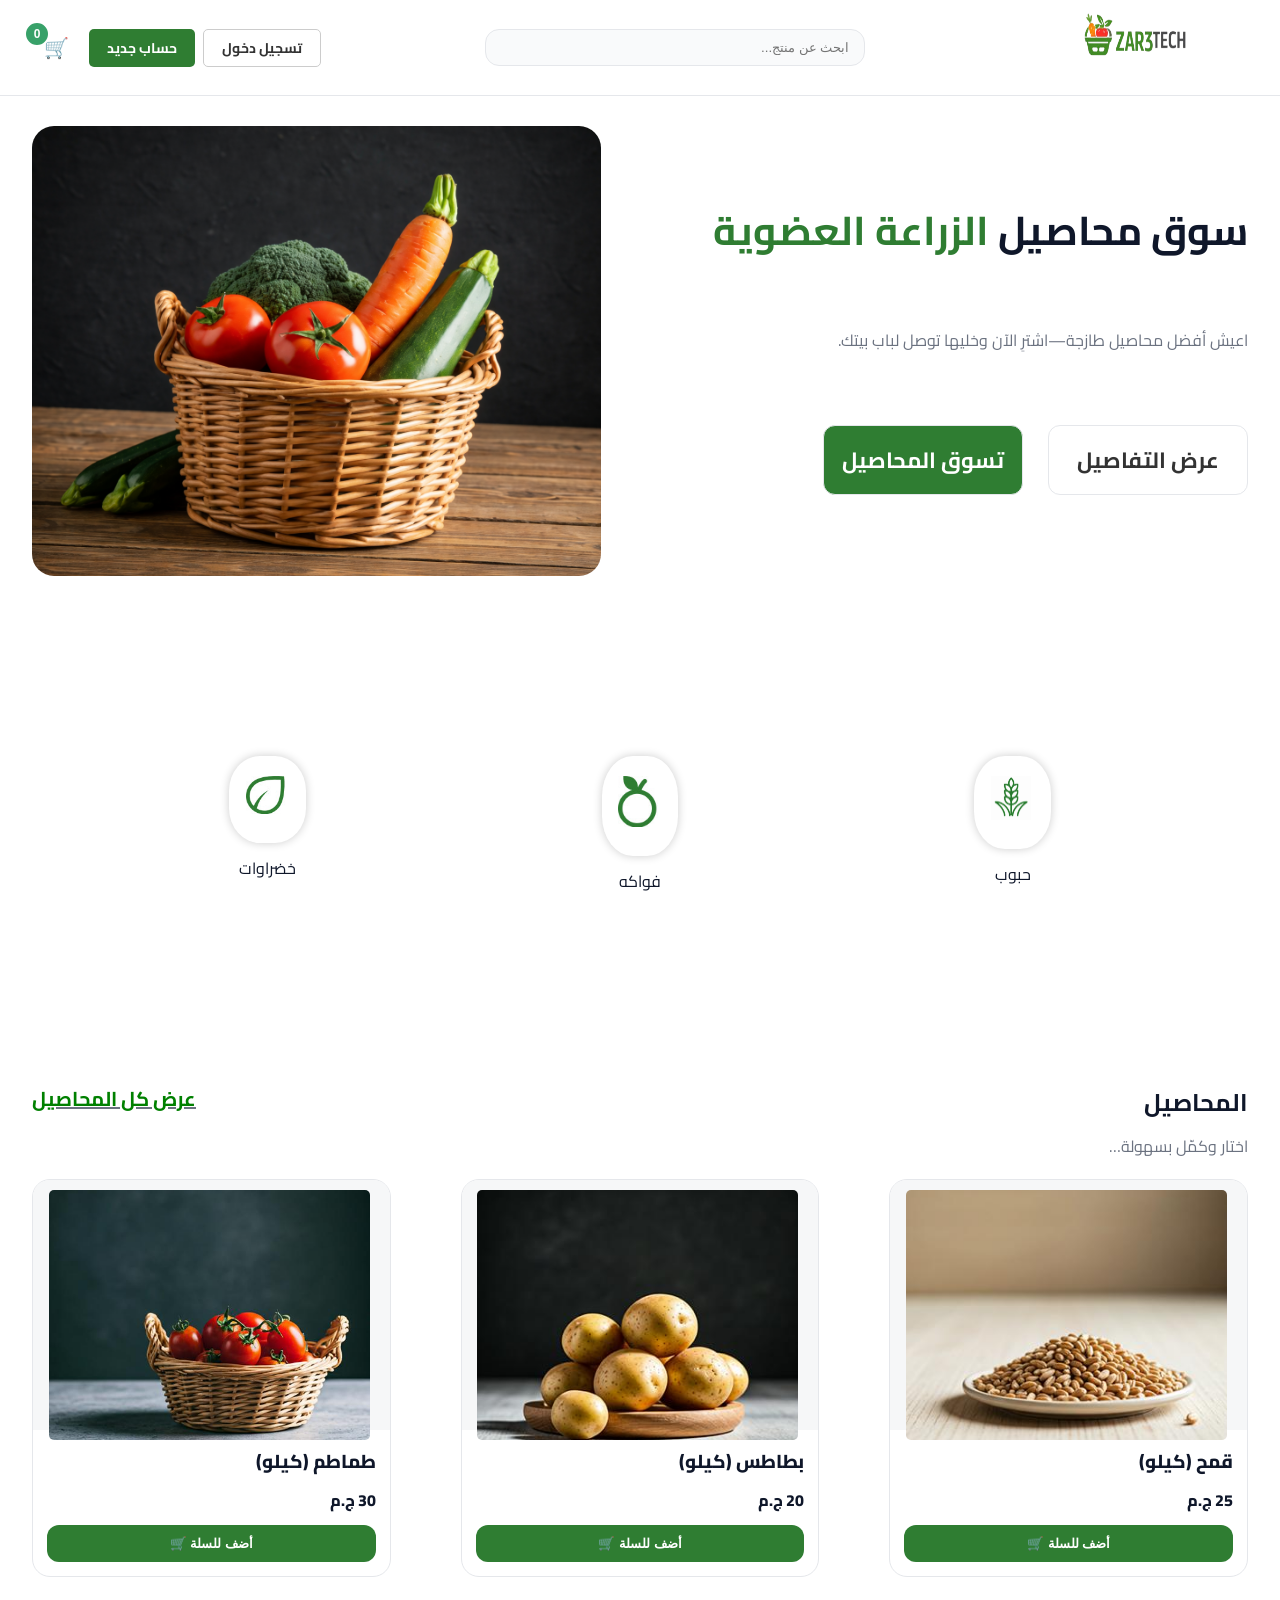
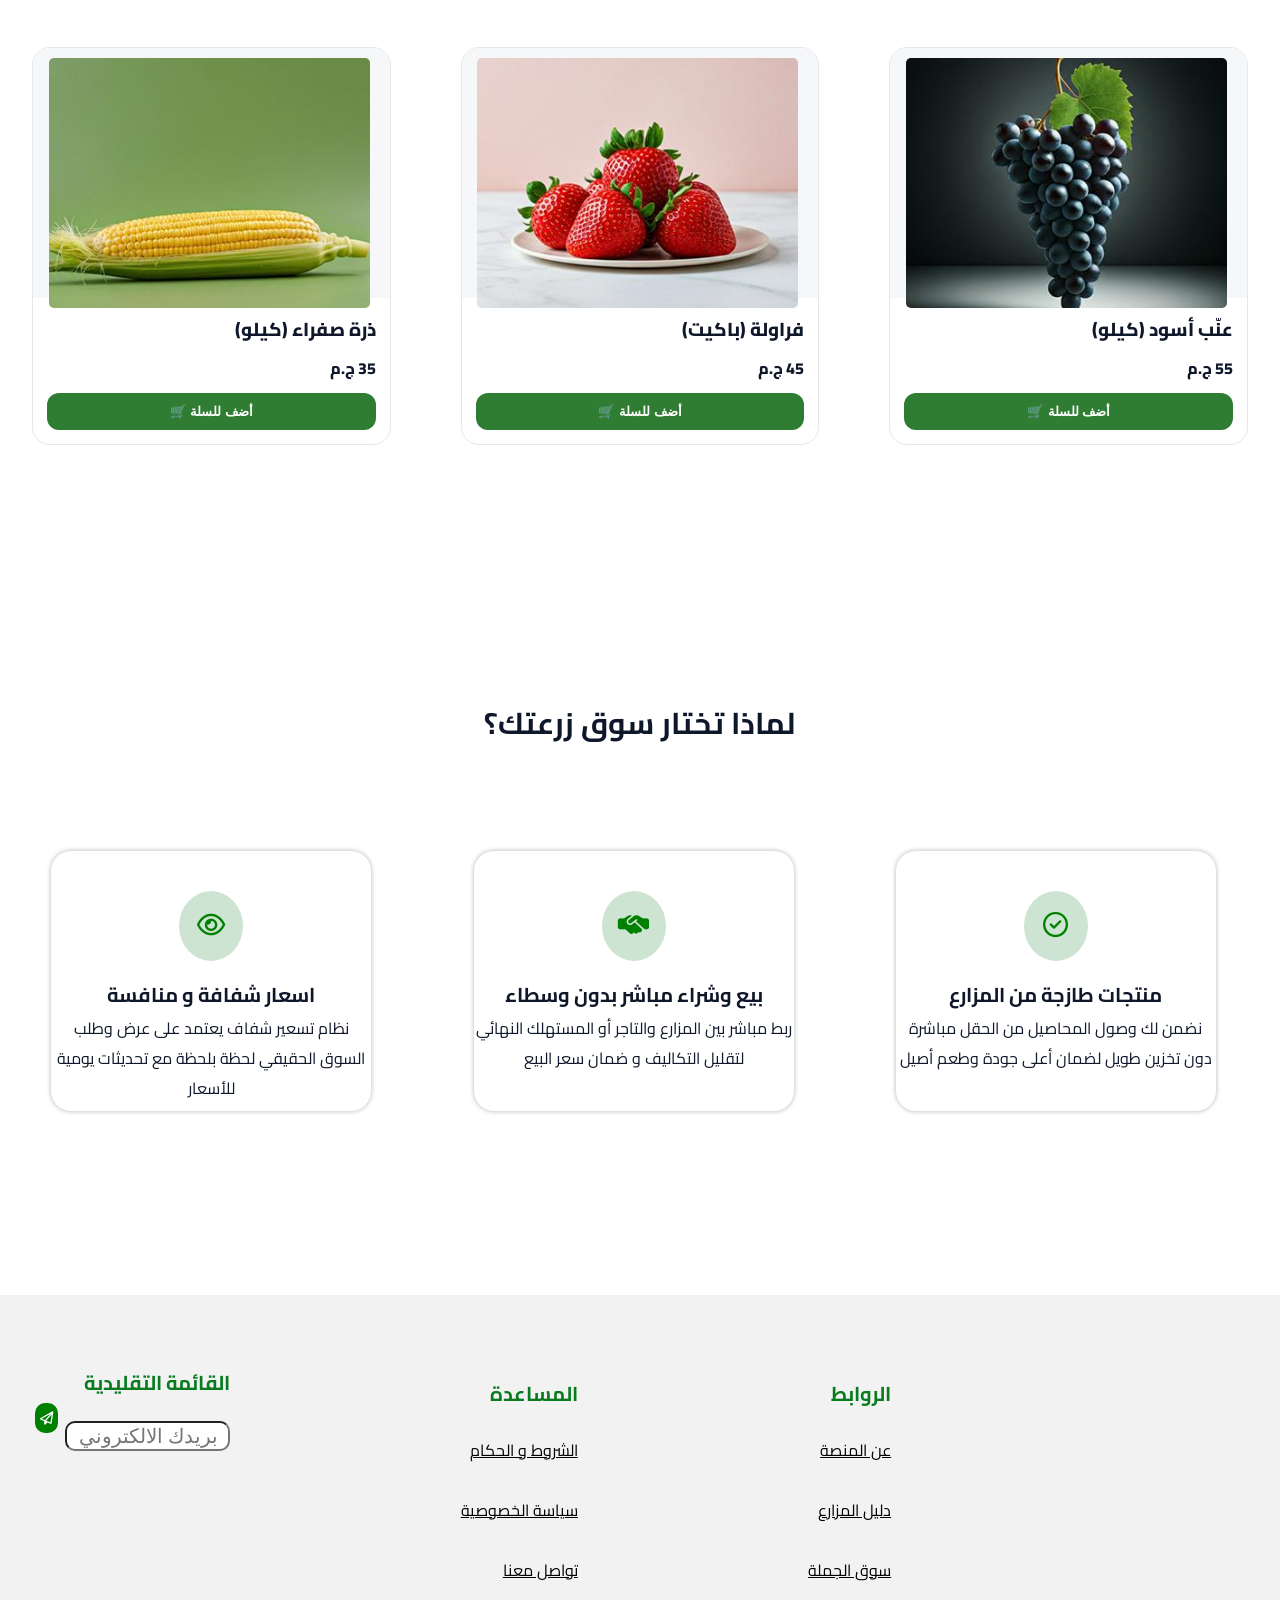
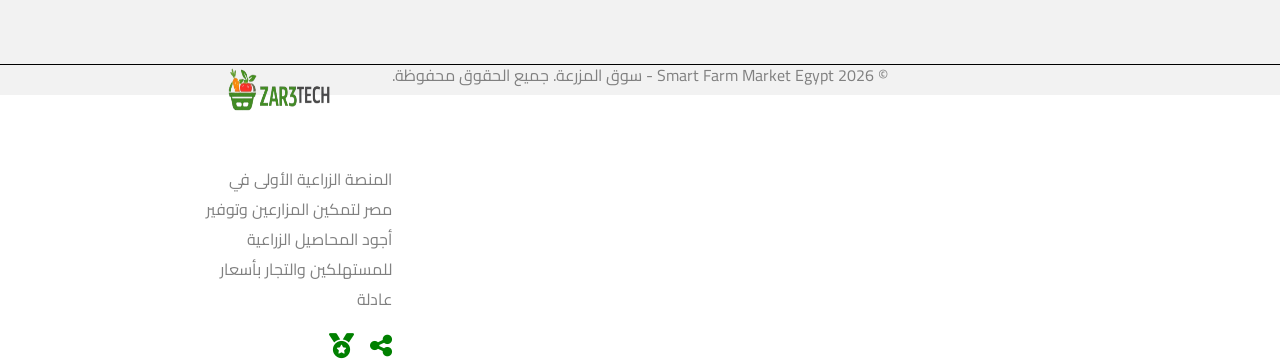
==== index.html @ 5a6f843d "update project files" ====
<!DOCTYPE html>
<html lang="ar" dir="rtl">
<head>
    <meta charset="UTF-8">
    <title>سوق المزرعة</title>
    <link href="https://fonts.googleapis.com/css2?family=Cairo:wght@400;700;900&display=swap" rel="stylesheet">
    <link rel="stylesheet" href="https://cdnjs.cloudflare.com/ajax/libs/font-awesome/6.4.0/css/all.min.css">
    <link rel="stylesheet" href="css/style.css">
    <link rel="stylesheet" href="css/all.css">
</head>
<body>

  <!-- ===================================== -->
  <!-- 1. الهيدر -->
  <!-- ===================================== -->
  <header class="topbar">
    <div class="container topbar__inner">
      <div class="brand">
        <div class="brand__icon"><a href="index.html"><img src="images/logo.png" alt="Logo" width="220" height="80" onerror="this.style.display='none'; this.insertAdjacentHTML('afterend', '<h2 style=\'color:#2f7d32;\'>سوق المزرعة</h2>');"></a></div>
      </div>

      <div class="search">
        <input id="searchInput" placeholder="ابحث عن منتج..." />
      </div>

      <nav class="actions">
        <!-- أزرار الزوار -->
        <div id="authButtons" class="auth-buttons">
          <button class="btn btn--ghost" id="btnLoginOpen">تسجيل دخول</button>
          <button class="btn btn--primary" id="btnRegisterOpen">حساب جديد</button>
        </div>

        <!-- منطقة المستخدم (تظهر بعد الدخول) -->
        <div id="userArea" class="user-area" hidden>
          <a href="#" id="dashboardLink" class="btn btn--primary" style="text-decoration:none;">لوحة المزارع</a>
          <button class="btn btn--ghost user-name" id="btnUser" style="display:flex; align-items:center; gap:8px;">
            <div class="user-avatar-wrap">
              <span id="userInitials" class="user-initials-circle"></span>
            </div>
            <span id="userDisplayName">مرحباً</span>
          </button>
          <button class="btn btn--danger" id="btnLogout">خروج</button>
        </div>

        <!-- زر السلة -->
        <button class="cart-btn" id="btnOpenCart">
          🛒 <span class="cart-badge" id="cartBadge">0</span>
        </button>
      </nav>
    </div>
  </header>

  <main>
    <!-- ===================================== -->
    <!-- 2. Hero Section -->
    <!-- ===================================== -->
    <section class="hero">
      <div class="container hero__grid">
        <div class="hero__content">
          <h1 class="hero__title">سوق محاصيل <span>الزراعة العضوية</span></h1>
          <p class="hero__desc">اعيش أفضل محاصيل طازجة—اشترِ الآن وخليها توصل لباب بيتك.</p>
          <div class="hero__cta">
            <button class="btn btn--ghost">عرض التفاصيل</button>
            <button class="btn btn--primary" id="btnShopNow">تسوق المحاصيل</button>
          </div>
        </div>
        <div class="hero__image">
          <div class="hero__imgBox"><img alt="خضار" src="images/main-img.png" onerror="this.style.display='none'" /></div>
        </div>
      </div>
    </section>

    <!-- ===================================== -->
    <!-- 3. الأقسام -->
    <!-- ===================================== -->
   <section>
  <div class="section1-category x" style="display:flex; justify-content:center; gap:40px;">

    <div class="category help" data-cat="حبوب" style="cursor:pointer;">
      <div class="category-icons">
        <img src="images/icon3.png" width="40" onerror="this.style.display='none'">
      </div>
      <p>حبوب</p>
    </div>

    <div class="category" data-cat="فاكهة" style="cursor:pointer;">
      <div class="category-icons">
        <img src="images/icon4.jpg" width="40" onerror="this.style.display='none'">
      </div>
      <p>فواكه</p>
    </div>

    <div class="category " data-cat="خضروات" style="cursor:pointer;">
      <div class="category-icons">
        <img src="images/icon5.jpg" width="40" onerror="this.style.display='none'">
      </div>
      <p>خضراوات</p>
    </div>

  </div>
</section>

    <!-- ===================================== -->
    <!-- 4. المنتجات -->
    <!-- ===================================== -->
    <section class="section">
      <div class="container">
        <div class="section__head">
          <p class="more-item"><a href="products.html" style="text-decoration:none;">عرض كل المحاصيل</a></p>
          <h2>المحاصيل</h2>
          <p>اختار وكمّل بسهولة…</p>
        </div>
        <div class="products-grid" id="productsGrid"></div>
      </div>
    </section>
  </main>

  <!-- ===================================== -->
  <!-- 5. النوافذ المنبثقة والسلة -->
  <!-- ===================================== -->

   <!-- Login Modal -->
<div class="modal-backdrop" id="loginBackdrop" hidden></div>
<div class="modal modal--auth" id="loginModal" hidden>
  <div class="modal__header">
    <h3>تسجيل الدخول</h3>
    <button class="icon-btn" id="btnCloseLogin">✖</button>
  </div>

  <div class="modal__body">
    <div id="loginError" class="auth-error" hidden></div>

    <form id="loginForm" class="auth-form">
      <label>البريد الإلكتروني</label>
      <input name="email" required type="email" placeholder="name@example.com" />

      <label>كلمة المرور</label>
      <input name="password" required type="password" placeholder="••••••••" />

      <button class="btn btn--primary" type="submit">دخول</button>
    </form>
  </div>
</div>

<!-- Register Modal -->
<div class="modal-backdrop" id="registerBackdrop" hidden></div>
<div class="modal modal--auth" id="registerModal" hidden>
  <div class="modal__header">
    <h3>إنشاء حساب</h3>
    <button class="icon-btn" id="btnCloseRegister">✖</button>
  </div>

  <div class="modal__body">
    <div id="registerError" class="auth-error" hidden></div>

    <form id="registerForm" class="auth-form">

      <!-- صورة البروفايل (اختيارية) -->
      <div class="avatar-upload">
        <div class="avatar-preview" id="avatarPreview">
          <span class="avatar-placeholder">📷</span>
        </div>
        <label class="avatar-upload-btn" for="profilePhotoInput">اختر صورة (اختياري)</label>
        <input type="file" id="profilePhotoInput" name="profile_photo" accept="image/*" hidden />
        <span class="avatar-hint">JPG, PNG — حجم أقصى 5MB</span>
      </div>

      <!-- الاسم -->
      <div style="display:flex; gap:10px;">
        <div style="flex:1;">
          <label>الاسم الأول</label>
          <input name="first_name" required placeholder="مثال: أحمد" />
        </div>
        <div style="flex:1;">
          <label>الاسم الأخير</label>
          <input name="last_name" required placeholder="مثال: علي" />
        </div>
      </div>

      <label>البريد الإلكتروني</label>
      <input name="email" required type="email" placeholder="name@example.com" />

      <label>رقم الهاتف</label>
      <input name="phone" required type="tel" placeholder="مثال: 01012345678" />

      <!-- الموقع — auto-fill من GPS ويمكن تعديله يدوياً -->
      <div class="location-detect">
        <button type="button" class="location-detect-btn" id="btnDetectLocation">📍 تحديد موقعي</button>
        <span id="locationStatus">اضغط لتحديد موقعك تلقائياً</span>
      </div>

      <label>المدينة / المحافظة</label>
      <input name="city_name" id="regCity" required placeholder="مثال: القاهرة" />

      <label>العنوان التفصيلي</label>
      <input name="address_line" id="regAddress" required placeholder="مثال: شارع النصر، رقم 5" />

      <!-- الدور -->
      <label>نوع الحساب</label>
      <div class="role-picker">
        <input type="radio" name="role" id="roleFarmer" value="farmer" required>
        <label for="roleFarmer" class="role-card">
          <span class="role-icon">🌾</span>
          <span class="role-name">مزارع</span>
        </label>
        <input type="radio" name="role" id="roleTrader" value="trader">
        <label for="roleTrader" class="role-card">
          <span class="role-icon">🏪</span>
          <span class="role-name">تاجر</span>
        </label>
      </div>

      <!-- كلمة المرور -->
      <label>كلمة المرور</label>
      <input name="password" id="regPassword" required type="password" placeholder="••••••••" />
      <div class="password-strength" id="strengthBar">
        <div class="strength-track">
          <div class="strength-fill" id="strengthFill"></div>
        </div>
        <span class="strength-label" id="strengthLabel"></span>
      </div>

      <label>تأكيد كلمة المرور</label>
      <input name="password_confirm" id="regPasswordConfirm" required type="password" placeholder="••••••••" />
      <span class="confirm-msg" id="confirmMsg" hidden></span>

      <button class="btn btn--primary" type="submit">إنشاء حساب</button>

    </form>
  </div>
</div>

  <!-- نافذة السلة (مفصلة على الـ CSS بتاعك) -->
  <div class="modal-backdrop" id="cartBackdrop" hidden></div>
  <div class="cart-sidebar" id="cartModal" hidden>
    <div class="modal__header" style="background:#2f7d32; color:white;">
      <h3 style="margin:0;">سلة المشتريات</h3>
      <button class="icon-btn" id="btnCloseCart" style="color:white; border:none; background:none;">✖</button>
    </div>
    <div class="modal__body" style="flex:1; overflow-y:auto;">
      <div id="cartItems" class="cart-items"></div>
      <div id="cartEmpty" class="cart-empty" hidden>السلة فاضية. أضف منتجات من الصفحة.</div>
    </div>
    <div class="modal__footer" style="flex-direction:column; gap:15px; background:#f9fafb;">
      <div class="cart-total" style="display:flex; justify-content:space-between; width:100%; color:#2f7d32;">
        <span>الإجمالي:</span><strong id="cartTotalText">0 ج.م</strong>
      </div>
      <button class="btn btn--primary" id="btnCheckout" style="width:100%;" disabled onclick="window.location.href='checkout.html'">إتمام الشراء</button>
    </div>
  </div>

  <!-- إشعار الإضافة -->
  <div id="toastAdded" class="toast">تمت الإضافة للسلة!</div>

<!-- ////////////////////////////////////////////////// -->



   <section>
    <div class="features">
        <p class="p1">لماذا تختار سوق زرعتك؟</p>
        <div class="features-contener">
            <div class="features-div">

                <div class="icon-features">
                    <i class="fa-regular fa-eye"></i>
                </div><!-- icon-features-->
                <p class="features-title"> اسعار شفافة و منافسة</p>
                <p class="features-describtion">نظام تسعير شفاف يعتمد على عرض وطلب السوق
الحقيقي لحظة بلحظة مع تحديثات يومية للأسعار</p>
              
            </div><!-- features-div-->
            <div class="features-div">

                <div class="icon-features">
                    <i class="fa-solid fa-handshake-simple"></i>
                </div><!-- icon-features-->
                <p class="features-title">   بيع وشراء مباشر بدون وسطاء </p>
                <p class="features-describtion">ربط مباشر بين المزارع والتاجر أو المستهلك النهائي لتقليل التكاليف و ضمان سعر البيع</p>
              
            </div><!-- features-div-->
            <div class="features-div">

                <div class="icon-features">
                    <i class="fa-regular fa-circle-check"></i>
                </div><!-- icon-features-->
                <p class="features-title"> منتجات طازجة من المزارع</p>
                <p class="features-describtion">نضمن لك وصول المحاصيل من الحقل مباشرة دون
تخزين طويل لضمان أعلى جودة وطعم أصيل</p>

              
            </div><!-- features-div-->
        </div><!-- features-contener-->
    </div> <!-- features-->
   </section>
 

<!-- ////////////////////////////////////////////////////////// -->
  <div class="footer">
        <div class="links-footer">
            <div class="search-footer">
                <p>القائمة التقليدية</p>
                <button><i class="fa-regular fa-paper-plane"></i></button>
                <input type="email" placeholder="بريدك الالكتروني">

            </div><!--search-footer-->
            
            <div class="div-links-footer">
                <p>المساعدة</p>
                <ul>
                    <li></li>
                    <li><a href="">الشروط و الحكام</a></li>
                     <li><a href="">سياسة الخصوصية</a></li>
                      <li><a href="">تواصل معنا</a></li>
                </ul>

            </div><!--div links footer-->
            <div class="div-links-footer">
                <p>الروابط</p>
                <ul>
                    <li></li>
                    <li><a href="">  عن المنصة </a></li>
                     <li><a href=""> دليل المزارع</a></li>
                      <li><a href=""> سوق الجملة</a></li>
                </ul>

            </div><!--div links footer-->
            <div class="logo-footer">
                 <div class="logo footer-logo"><img src="images/logo.png" alt="#" width="220" height="80">
                </div><!--logo-->
                  <p>المنصة الزراعية الأولى في مصر لتمكين المزارعين
وتوفير أجود المحاصيل الزراعية للمستهلكين
والتجار بأسعار عادلة</p>
                <i class="fa-solid fa-share-nodes"></i>
                <i class="fa-solid fa-medal"></i>
            </div><!--logo-footer-->
                 
             

            

        </div><!--links footer-->
         <p class="line-end"></p>
                <div class="end-end">
                <p>
                 &copy; 2026 Smart Farm Market Egypt - سوق المزرعة. جميع الحقوق محفوظة. 
                </p>
            </div>
     </div><!-- footer-->

   </footer>








  <script src="js/script.js"></script>
    <script src="js/auth.js"></script>
</body>
</html>
---- css/style.css ----
:root{
  --green:#2f7d32;
  --green2:#1f5f22;
  --gray:#f6f7f8;
  --text:#0f172a;
  --muted:#6b7280;
  --danger:#b91c1c;
  --border:#e5e7eb;
  --primary-green: #2e7d32;
   --dark-green: #1b5e20; 
   --bg-gray: #f4f7f6;
}
*{
    box-sizing:border-box;
    margin: 0;
    padding: 0;
}
body{
  margin:0;
  font-family: Cairo, system-ui, -apple-system, Segoe UI, Roboto, Arial;
  color:var(--text);
  background:#fff;
}
.container{
    width: 95%;
    
    margin:auto
}

/* Navbar */
.topbar{
  position:sticky; top:0; z-index:50;
  background:#fff;
  border-bottom:1px solid var(--border);
}
.topbar__inner{
  display:flex; 
  align-items:center;

  justify-content:space-between;
}
.brand{
    display:flex; 
    align-items:center; 
}
.brand__icon{font-size:26px}
.brand__name{font-weight:700}
.brand__sub{font-size:12px; color:var(--muted)}
.search input{
  width: min(380px, 45vw);
  padding:10px 14px;
  border-radius:14px;
  border:1px solid var(--border);
  outline:none;
  background:#f9fafb;
}
.actions{
    display:flex;
     align-items:center;
      gap:12px}
.btn{
  border:1px solid var(--border);
  background:#fff;
 
  padding:10px 14px;
  border-radius:12px;
  cursor:pointer;
  font-weight:700;
}
.btn--primary{
  border-color:transparent;
  background:var(--green);
  color:#fff;
  
}

.btn--ghost{
  background:#fff;
  
}
.btn--danger{
  background:var(--danger);
  border-color:transparent;
  color:#fff;
}
.cart-btn{
  position:relative;
  border:1px solid var(--border);
  background:#fff;
  padding:10px 14px;
  border-radius:14px;
  cursor:pointer;
  font-size:18px;
}
.cart-badge{
  position:absolute;
  top:-8px; left:-8px;
  background:var(--green2);
  color:#fff;
  font-size:12px;
  width:26px; height:26px;
  border-radius:50%;
  display:flex; align-items:center; justify-content:center;
  border:2px solid #fff;
}

/* Hero */
.hero{
    /* padding:24px 0 12px */
    margin: 30px 0px 180px 0px;
}
.hero__grid{
  display:grid;
  grid-template-columns: 1.1fr 1fr;
  gap:22px;
  align-items:center;
}
.hero__cta button{
      border:1px solid var(--border);
  background:#fff;
 
  padding:10px 14px;
  border-radius:12px;
  cursor:pointer;
  /* margin-top: 30px; */
  font-weight:700;
  width: 200px;
  height: 70px;
  font-size: 22px;
}
#btnShopNow{
     background:var(--green);
     color: white;
}
.hero__imgBox{

  border-radius:22px;
  overflow:hidden;
  height:450px;
  /* position: fixed; */
}
.hero__imgBox img{
  width:100%;
   height:100%; 
   object-fit:cover;
   /* position: fixed; */
}
.hero__title{
  margin:0 0 10px;
  font-size:40px;
  line-height:1.2;
}
.hero__title span{
    color:var(--green)
}
.hero__desc{
    color:var(--muted); 
    margin:70px 0px;
     max-width:480px
    }
.hero__cta{
    display:flex; 
    gap:25px;
     align-items:center
    
    }
.detailsSection{
  padding:22px 0 10px
}
.detailsTitle{
  margin:0 0 10px;
  font-size:28px
}
.detailsLead{
  color:var(--muted); 
  font-weight:700; 
  margin:0 0 16px; 
  line-height:1.8
}

.detailsGrid{
  display:grid;
  grid-template-columns: repeat(3, 1fr);
  gap:14px;
}
.detailsCard{
  border:1px solid var(--border);
  background:#fff;
  border-radius:18px;
  padding:14px;
}
.detailsCard h3{
  margin:0 0 6px; 
  font-size:16px
}
.detailsCard p{margin:0; 
  color:var(--muted); 
  line-height:1.7; 
  font-weight:650
}

.detailsNote{
  margin-top:14px;
  padding:12px 14px;
  border-radius:16px;
  border:1px dashed var(--border);
  color:var(--muted);
  font-weight:700;
}

@media (max-width: 900px){
  .detailsGrid{grid-template-columns: repeat(2, 1fr)}
}
@media (max-width: 560px){
  .detailsGrid{grid-template-columns: 1fr}
}

    /* /////////////////////////////////////////////////////////////// */
    .section1-category{
    width: 100%;
    height: 200px; 
    /* margin-right: 10px; */
    /* margin: auto; */
    /* margin: 0px  auto 150px; */
    margin-bottom: 100px;

}
.category{
    width: 6%;
    text-align: center;
    margin-left: 20%;
    float: left;
}
.help{
  margin-right: 20%;
}
.category-icons{
    border-radius: 40%;
    background-color: white;
    box-shadow: 0 0px 10px rgba(0, 0, 0,0.2);
    padding:20px;
    text-align: center;
}
.category p{
    margin-top: 10px;
}
/* //////////////////////////////////////// */
/* Products */
.section{
    padding:24px 0 50px

}
.more-item{
    display: inline-block;
    font-size: 20px;
    font-weight: bold;
    text-decoration: underline;
    float: left;
    
}
.more-item a{
    color: green;
}
.more-item a:hover{
    color: green;
}
.section__head h2
{margin:0 0 6px

}
.section__head p{
    
    margin:0; 
    color:var(--muted)
}
.products-grid{
  margin-top:18px;
  display:grid;
  grid-template-columns: repeat(3, 1fr);
  gap:70px;
}
.product-card{
  border:1px solid var(--border);
  border-radius:18px;
  overflow:hidden;
  /* width: 30%; */
  background:#fff;
}
.product-card__img{
  height:250px;
  /* width: 30%; */
  background:var(--gray);
}
.product-card__img img{
  width:100%; 
  height:100%;
object-fit:cover;
}
.product-card__body{
  padding:14px;
}
.product-card__title{
  margin:0 0 6px;
  font-weight:800;
}
.product-card__meta{
  display:flex; justify-content:space-between; align-items:center;
  gap:10px;
  color:var(--muted);
  margin-bottom:10px;
}
.price{
  font-weight:800; color:var(--text);
}
.product-card__actions{
  display:flex; gap:10px;
}
.add-btn{
  width:100%;
  padding:10px 12px;
  border-radius:12px;
  border:1px solid transparent;
  background:var(--green);
  color:#fff;
  font-weight:800;
  cursor:pointer;
}
.add-btn:active{
  transform: scale(1.01);
}
.add-btn:disabled{opacity:.6; cursor:not-allowed}

/* Modal */
.modal-backdrop{
  position:fixed; inset:0;
  background:rgba(0,0,0,.45);
  z-index:60;
}
.modal{
  position:fixed;
  right:50%; top:50%;
  transform:translate(50%,-50%);
  width:min(760px, 92vw);
  max-height:82vh;
  overflow:auto;
  background:#fff;
  border-radius:18px;
  z-index:70;
  border:1px solid var(--border);
}
.modal--auth{width:min(520px, 92vw)}
.modal__header{
  position:sticky; top:0;
  background:#fff;
  padding:14px 16px;
  border-bottom:1px solid var(--border);
  display:flex; justify-content:space-between; align-items:center;
}
.icon-btn{
  border:1px solid var(--border);
  background:#fff;
  border-radius:12px;
  width:40px; height:40px;
  cursor:pointer;
}
.modal__body{padding:14px 16px}
.modal__footer{
  border-top:1px solid var(--border);
  padding:14px 16px;
  display:flex; justify-content:space-between; align-items:center; gap:12px;
}

.tabs{display:flex; gap:10px; margin-bottom:12px}
.tab{
  flex:1;
  padding:10px;
  border:1px solid var(--border);
  background:#fff;
  border-radius:12px;
  cursor:pointer;
  font-weight:800;
}
.tab.active{
  border-color:transparent;
  background:var(--green);
  color:#fff;
}
.auth-form{display:flex; flex-direction:column; gap:10px}
.auth-form input{
  padding:10px 12px;
  border-radius:12px;
  border:1px solid var(--border);
  outline:none;
}
.auth-form label{font-weight:800; color:#111827}

/* Cart */
.cart-items{display:flex; flex-direction:column; gap:12px}
.cart-item{
  border:1px solid var(--border);
  border-radius:16px;
  padding:12px;
  display:grid;
  grid-template-columns: 70px 1fr auto;
  gap:12px;
  align-items:center;
}
.cart-item img{
  width:70px; height:60px; object-fit:cover;
  border-radius:12px;
  background:var(--gray);
}
.cart-item__name{
  font-weight:900;
  margin-bottom:4px;
}
.cart-item__price{color:var(--muted); font-weight:800}
.qty-controls{
  display:flex; align-items:center; gap:8px;
}
.qty-btn{
  width:38px; height:38px;
  border-radius:12px;
  border:1px solid var(--border);
  background:#fff;
  cursor:pointer;
  font-size:18px;
  font-weight:900;
}
.qty{
  min-width:34px;
  text-align:center;
  font-weight:900;
}
.cart-empty{
  padding:18px;
  border:1px dashed var(--border);
  border-radius:16px;
  color:var(--muted);
  text-align:center;
}
.cart-total strong{font-size:18px}
@media (max-width: 900px){
  .hero__grid{grid-template-columns:1fr}
  .products-grid{grid-template-columns: repeat(2, 1fr)}
  .topbar__inner{flex-wrap:wrap; gap:10px; padding:10px 0}
  .search{order:3; width:100%}
  .search input{width:100%}
  .features-contener{display:flex; flex-wrap:wrap; justify-content:center}
  .features-div{width:45%; float:none; margin:10px 2%}
  .footer{height:auto; padding:20px 0}
  .links-footer{display:flex; flex-wrap:wrap; justify-content:center}
  .search-footer, .div-links-footer, .logo-footer{float:none; width:90%; margin:20px auto; text-align:center}
  .search-footer p, .div-links-footer p{float:none}
  .div-links-footer{margin-left:0}
  .logo-footer{margin-left:0}
}
@media (max-width: 560px){
  .products-grid{grid-template-columns:1fr}
  .hero__title{font-size:26px}
  .hero__desc{margin:30px 0}
  .hero__cta{flex-direction:column; gap:12px}
  .hero__cta button{width:100%; height:50px; font-size:18px}
  .hero__imgBox{height:280px}
  .hero{margin-bottom:60px}
  .features{height:auto; margin-top:60px}
  .features-div{width:90%; margin:15px auto}
  .section1-category{display:none}
  .actions{gap:8px}
  .btn{padding:8px 10px; font-size:14px}
  .cart-btn{padding:8px 10px}
  .brand__name{font-size:14px}
  .modal{width:95vw}
  .modal--auth{width:95vw}
}
.auth-error{
  background:#fef2f2;
  color:#b91c1c;
  border:1px solid #fecaca;
  padding:10px 12px;
  border-radius:12px;
  margin-bottom:12px;
  font-weight:800;
}
/* //////////////////////////////////////////////////// */
.features{
    width: 100%;
    height: 600px;
    margin-top: 200px;
    text-align: center;
    
}
 .p1{
    font-size: 30px;
    font-weight: bold;
}
.features-contener{
    width: 100%;
    margin-top: 100px;

}
.features-div{
    width: 25%;
    height: 260px;
    border-radius: 20px;
    box-shadow: 0px 0px 5px rgba(0, 0, 0,0.3);
    padding-top: 40px;
    text-align: center;
    float: left;
    margin: 0px 4%;
}
.icon-features{
    width: 20%;
    height: 70px;
    border-radius: 50%;
    background-color: rgba(8, 123, 31,0.2);
    margin: 0px auto;
}
.icon-features i{
    margin: 22px 0px;
    font-size: 25px;
    color: green;
}
.features-title{
    font-size: 20px;
    font-weight: bold;
    margin-top: 15px;
}
/* //////////////////////////////////////////////////////////// */
.footer{
    width: 100%;
    height: 500px;
    background-color: rgba(127, 127, 127,0.1);
    /* margin-top: -900px; */
    height: 400px;
    position: relative;
    bottom: 0;
    left: 0;
}
.search-footer{
    width:18%;
    height: 170px;
    float: left;
    /* margin-top: 100px; */
    

}
.search-footer p{
     float: right;
     margin-top: 30%;
     padding-bottom: 20px;
     font-weight: bold;
     font-size: 20px;
     color: #087b1f;

}
.search-footer button{
    width: 10%;

    height: 30px;
    margin-top: 47%;
    margin-left: 15%;
    /* margin: 50px 200px; */
    color: white;
    border: 0;
    /* font-size: 25px; */
    float: left;
    border-radius: 10px;
    
    background-color: green;
    /* display: inline-block; */

}
.search-footer input{
    /* display: inline-block; */
    float: right;
    height: 30px;
    font-size: 20px;
    border-radius: 10px;
    text-align: right;
    padding-right: 10px;
    width: 72%;
}
.div-links-footer{
    float: left;
    margin-top: 80px;
    margin-left: 18%;
    text-align: right;

}
.div-links-footer p{
    float: right;
    font-size: 20px;
    font-weight: bold;
    color: #087b1f;
}
.div-links-footer ul{
    list-style: none;
}
.div-links-footer ul li{
padding-top: 30px;
}
.div-links-footer ul li a{
    color: rgb(0, 0, 0);
}
.logo-footer{
   width: 15%;
   float: left;
   margin-left: 200px;
   /* text-align: right; */


}
.footer-logo{
    margin-top: 70px;
}
.logo-footer p{
   margin: 20px 0;
    color: gray;
}
.logo-footer i{
    font-size: 25px;
    margin-left: 6%;
    color: green;
}
.line-end{
    width: 100%;
    height: 1px;
    background-color: #000;
    position: absolute;
    bottom: 30px;
}
.end-end{
    position: absolute;
    width: 100%;
    bottom: 0;
    text-align: center;
    color: gray;
}
.end-end p{
  margin: auto;
  padding-bottom: 5px;
}
/* ///////////////////////index.html//////////////////////////////// */
/* //////////////////////////prducts.html///////////////////////////////////////// */
.store{padding:18px 0 60px}
.store__titleRow{
  display:flex; justify-content:space-between; align-items:flex-end; gap:14px;
  margin-bottom:16px;
}
.store__title{margin:0; font-size:30px}
.store__subtitle{color:var(--muted); font-weight:700; margin-top:6px}
.store__sort{display:flex; gap:10px; align-items:center}
.store__label{font-weight:800; color:#111827}

.selectLike{
  border:1px solid var(--border);
  background:#fff;
  padding:10px 12px;
  border-radius:12px;
  outline:none;
  min-width:220px;
  font-weight:800;
}

.store__layout{
  display:grid;
  grid-template-columns: 270px 1fr;
  gap:18px;
  align-items:start;
}

.sidebarCard{
  border:1px solid var(--border);
  border-radius:18px;
  padding:14px;
  background:#fff;
  position:sticky; top:90px;
}
.sidebarCard__head h3{margin:0 0 10px}
.catList{
  list-style:none;
  padding:0; margin:0;
  display:flex; flex-direction:column; gap:8px;
}
.catItemBtn{
  width:100%;
  text-align:right;
  padding:10px 12px;
  border-radius:14px;
  border:1px solid var(--border);
  background:#fff;
  cursor:pointer;
  font-weight:900;
  color:#111827;
}
.catItemBtn.active{
  background:var(--green);
  border-color:transparent;
  color:#fff;
}

.products-grid--store{
  grid-template-columns: repeat(3, 1fr);
  gap:16px;
}

.pagination{
  margin-top:18px;
  display:flex; justify-content:center; gap:10px; flex-wrap:wrap;
}
.pageBtn{
  min-width:42px;
  padding:10px 12px;
  border-radius:14px;
  border:1px solid var(--border);
  background:#fff;
  cursor:pointer;
  font-weight:900;
}
.pageBtn.active{
  background:var(--green);
  border-color:transparent;
  color:#fff;
}
.pageBtn:disabled{
  opacity:.6; cursor:not-allowed;
}

@media (max-width: 980px){
  .store__layout{grid-template-columns: 1fr}
  .sidebarCard{position:static}
  .products-grid--store{grid-template-columns: repeat(2, 1fr)}
}
@media (max-width: 560px){
  .products-grid--store{grid-template-columns: 1fr}
  .store__titleRow{flex-direction:column; align-items:flex-start}
}
/* /////////////////////////////////////////////////////// */
/* Toast */
.toast{
  position: fixed;
  bottom: 22px;
  right: 22px; /* RTL: يمين */
  z-index: 200;
  background: rgba(31, 95, 34, 0.98);
  color: #fff;
  padding: 12px 16px;
  border-radius: 14px;
  font-weight: 900;
  box-shadow: 0 10px 30px rgba(0,0,0,.18);
  opacity: 0;
  transform: translateY(10px);
  transition: opacity .2s ease, transform .2s ease;
  pointer-events: none;
}

.toast.show{
  opacity: 1;
  transform: translateY(0);
}

/* Cart badge bump */
@keyframes badgeBump{
  0%{ transform: scale(1); }
  30%{ transform: scale(1.25); }
  70%{ transform: scale(.98); }
  100%{ transform: scale(1); }
}

.cart-badge.bump{
  animation: badgeBump .35s ease;
}
/* ////////////////////////////////////checkout///////////////////// */

.panel { background: #fff; padding: 25px; border-radius: 10px; box-shadow: 0 4px 10px rgba(0,0,0,0.05); margin-bottom: 20px; }
.panel__title { color: #1a365d; margin-bottom: 20px; border-bottom: 2px solid #eee; padding-bottom: 10px; }

/* الحقول */
.field { margin-bottom: 15px; }
.field label { display: block; font-weight: bold; margin-bottom: 5px; font-size: 14px; }
.field input, .field textarea { width: 100%; padding: 10px; border: 1px solid #ccc; border-radius: 5px; outline: none; font-family: inherit; }
.field input:focus, .field textarea:focus { border-color: #2e7d32; }
.hint { color: #666; font-size: 14px; margin-bottom: 10px; }

/* الأزرار */
.btn { padding: 12px 20px; border: none; border-radius: 5px; cursor: pointer; font-weight: bold; font-family: inherit; }
.btn--ghost { background: transparent; border: 1px solid #ccc; color: #333; }
/* .btn--primary { background: #2e7d32; color: #fff; width: 100%; font-size: 16px; margin-top: 15px; transition: 0.3s; } */
.btn--primary:hover { background: #1b5e20; }
.btn--full { width: 100%; }

/* ملخص الطلب */
.checkout-items { margin-bottom: 20px; }
.checkout-item { display: flex; justify-content: space-between; align-items: center; padding: 10px 0; border-bottom: 1px solid #f0f0f0; }
.checkout-item img { width: 50px; height: 50px; border-radius: 5px; object-fit: cover; }
.checkout-empty { color: red; text-align: center; padding: 20px; font-weight: bold; }
.checkout-totalRow { display: flex; justify-content: space-between; font-size: 20px; font-weight: bold; margin-top: 20px; padding-top: 20px; border-top: 2px dashed #eee; color: #2e7d32; }

/* طرق الدفع */
.payment-grid { display: flex; flex-direction: column; gap: 10px; }
.payment-card { 
  display: flex; align-items: center; gap: 10px; padding: 15px; 
  border: 1px solid #ddd; border-radius: 8px; cursor: pointer; transition: 0.3s; 
}
.payment-card:hover { border-color: #2e7d32; }
.payment-card--active { border-color: #2e7d32; background: #e8f5e9; }
.payment-card input { margin-left: 10px; width: auto; }
.payment-card__title { font-weight: bold; display: block; }
.payment-card__sub { font-size: 13px; color: #666; }

/* تفاصيل البنك */
.bankDetails { background: #f9f9f9; padding: 15px; border-radius: 8px; margin-top: 15px; border: 1px solid #eee; }

/* رسالة الخطأ */
.checkout-msg { margin-top: 15px; text-align: center; font-weight: bold; color: red; }

/* نافذة النجاح الكبيرة */
.orderSuccessOverlay { 
  position: fixed; top: 0; left: 0; width: 100%; height: 100%; 
  background: rgba(0,0,0,0.85); z-index: 9999; 
  display: flex; justify-content: center; align-items: center; 
}
.orderSuccessOverlay[hidden] { display: none !important; }

.orderSuccessBox { 
  background: white; padding: 50px 40px; border-radius: 20px; 
  text-align: center; width: 500px; max-width: 90%; 
  border-top: 8px solid #2e7d32; 
  animation: popIn 0.5s ease-out forwards; 
}
@keyframes popIn { 
  0% { transform: scale(0.8); opacity: 0; } 
  100% { transform: scale(1); opacity: 1; } 
}
.orderSuccessIcon { font-size: 80px; margin-bottom: 20px; color: #2e7d32; }
.orderSuccessTitle { color: #1a365d; font-size: 28px; margin-bottom: 10px; }
.orderSuccessText { color: #555; font-size: 16px; }

/* متجاوب مع الموبايل */
@media (max-width: 768px) {
  .checkout__grid { flex-direction: column; }
  .checkout__left { order: 2; }
  .checkout__right { order: 1; }
}


 .password-strength { margin: 6px 0 12px; }
    .strength-track { height: 6px; background: #e2e8f0; border-radius: 4px; overflow: hidden; }
    .strength-fill  { height: 100%; width: 0%; border-radius: 4px; transition: width .35s ease, background .35s ease; }
    .strength-label { font-size: 12px; font-weight: 600; margin-top: 4px; display: block; }
    .confirm-msg    { font-size: 12px; font-weight: 600; display: block; margin-top: 4px; }

    /* Role picker */
    .role-picker { display: flex; gap: 12px; margin-bottom: 4px; }
    .role-picker input[type="radio"] { display: none; }
    .role-card {
      flex: 1; display: flex; flex-direction: column; align-items: center; gap: 6px;
      padding: 14px 10px; border: 2px solid #e2e8f0; border-radius: 12px;
      cursor: pointer; transition: border-color .2s, background .2s, transform .15s;
      background: #f8fafc; user-select: none;
    }
    .role-card:hover { border-color: #68d391; background: #f0fff4; transform: translateY(-2px); }
    .role-icon { font-size: 28px; line-height: 1; }
    .role-name { font-size: 14px; font-weight: 700; color: #2d3748; }
    .role-picker input[type="radio"]:checked + .role-card {
      border-color: #38a169; background: #f0fff4;
      box-shadow: 0 0 0 3px rgba(56,161,105,.2);
    }



    /* Avatar upload in register */
    .avatar-upload { display: flex; flex-direction: column; align-items: center; gap: 8px; margin-bottom: 16px; }
    .avatar-preview {
      width: 90px; height: 90px; border-radius: 50%;
      background: #f0fff4; border: 3px dashed #68d391;
      display: flex; align-items: center; justify-content: center;
      overflow: hidden; cursor: pointer; transition: border-color .2s;
    }
    .avatar-preview:hover { border-color: #38a169; }
    .avatar-preview img { width: 100%; height: 100%; object-fit: cover; }
    .avatar-placeholder { font-size: 28px; }
    .avatar-upload-btn {
      background: #f0fff4; color: #276749; border: 1.5px solid #38a169;
      border-radius: 8px; padding: 6px 16px; font-size: 13px; font-weight: 600;
      cursor: pointer; transition: background .2s;
    }
    .avatar-upload-btn:hover { background: #c6f6d5; }
    .avatar-hint { font-size: 11px; color: #999; }
    /* Location detect bar */
    .location-detect { display:flex; 
      align-items:center; gap:8px; 
      margin-bottom:12px; 
      padding:10px 12px;
       background:#f0fff4; 
       border:1.5px solid #68d391; 
       border-radius:10px; }
    .location-detect-btn { 
      background:none;
       border:none; 
       cursor:pointer; 
       font-size:13px; 
       font-weight:700; 
       color:#276749; 
       white-space:nowrap;
        padding:0;
         display:flex; 
         align-items:center;
          gap:4px; }
    .location-detect-btn:hover { 
      color:#38a169;
     }
    #locationStatus { 
      font-size:12px; 
      color:#718096; 
      flex:1; }

    /* User avatar in navbar */
    .user-area { 
      display: flex; 
      align-items: center; 
      gap: 8px; }
    .user-avatar-wrap { 
      position: relative; 
      width: 36px; 
      height: 36px; 
      flex-shrink: 0; }
    .user-initials-circle {
      width: 36px;
       height: 36px;
       border-radius: 50%;
      background: linear-gradient(135deg, #38a169, #276749);
      color: #fff;
       font-weight: 700; 
      font-size: 15px;
      display: flex;
      align-items: center; 
      justify-content: center;
      cursor: default; 
      user-select: none;
    }
    .user-avatar-img {
      width: 36px; 
      height: 36px; 
      border-radius: 50%;
      object-fit: cover; 
      position: absolute; 
      inset: 0;
    }
    /* Navbar fix */
    .topbar__inner { 
      display: flex; 
      align-items: center; 
      gap: 16px; 
      flex-wrap: nowrap;
    }
    .actions { display: flex; 
      align-items: center; 
      gap: 8px; 
      flex-shrink: 0;
     }
    .auth-buttons { 
      display: flex; 
      align-items: center; 
      gap: 8px; 
    }
    .auth-buttons .btn { 
      height: 38px; 
      padding: 0 18px; 
      font-size: 14px; 
      white-space: nowrap; 
    }
    .cart-btn { display: flex; 
      align-items: center; 
      gap: 4px; height: 38px; 
      padding: 0 12px;
      border-radius: 8px; 
      font-size: 20px; 
      background: transparent; 
      border: none; 
      cursor: pointer;
      position: relative; 
    
    }
    .cart-badge { 
      font-size: 12px; 
      font-weight: 700; 
      background: #38a169; 
      color: #fff;
      border-radius: 999px; 
      padding: 1px 6px; 
    }
    .product-card img{
      height: 250px;
       margin: 10px 20px;
       border-radius: 5px;
      width: 90%;
    }


    /* ////////////////////////////////////////////// */
    
/* /////////////////////////farmer-dashboard////////////////// */
       
        
        .profile-area { display: flex; flex-direction: column; align-items: center; margin-top: 30px; margin-bottom: 30px; }
        .avatar { width: 80px; height: 80px; background: #2e7d32; color: white; border-radius: 50%; display: flex; justify-content: center; align-items: center; font-size: 35px; font-weight: bold; margin-bottom: 10px; box-shadow: 0 4px 10px rgba(46, 125, 50, 0.3); text-transform: uppercase; }
        .farmer-name { font-size: 22px; color: #1a365d; font-weight: bold; }

        /* الإحصائيات */
        .stats-grid { display: grid; grid-template-columns: repeat(auto-fit, minmax(200px, 1fr)); gap: 15px; margin-bottom: 30px; }
        .stat-card { background: white; padding: 20px; border-radius: 10px; text-align: center; border-top: 4px solid #2e7d32; box-shadow: 0 2px 5px rgba(0,0,0,0.05); }
        .stat-card h3 { font-size: 28px; color: #2e7d32; margin-bottom: 5px; }

        /* الأقسام والكروت */
        .section-header { display: flex; justify-content: space-between; align-items: center; margin-bottom: 15px; border-bottom: 2px solid #eee; padding-bottom: 10px; }
        .btn-add { background: #2e7d32; color: white; border: none; padding: 8px 15px; border-radius: 5px; cursor: pointer; font-weight: bold; }
        .grid-cards { display: grid; grid-template-columns: repeat(auto-fill, minmax(250px, 1fr)); gap: 15px; margin-bottom: 40px; }
        
        .card { background: white; padding: 15px; border-radius: 10px; box-shadow: 0 2px 5px rgba(0,0,0,0.05); text-align: center;}
        .card img { width: 100%; height: 120px; object-fit: cover; border-radius: 5px; margin-bottom: 10px; background: #eee; }
        
        /* النوافذ المنبثقة (Modals) */
        .modal { display: none; position: fixed; top: 0; left: 0; width: 100%; height: 100%; background: rgba(0,0,0,0.7); justify-content: center; align-items: center; z-index: 1000;}
        .modal-box { background: white; padding: 25px; border-radius: 10px; width: 400px; max-width: 90%; position: relative;}
        .modal-box input, .modal-box select { width: 100%; padding: 10px; margin-bottom: 15px; border: 1px solid #ccc; border-radius: 5px; outline: none; font-family: 'Tajawal';}

        /* //////////////////////////////////////////// */
        .nav-link{
          text-decoration: none;
          color: white;
        }
        /* ////////////////////////////////////////////////// */
        /* 1. خلفية شفافة ورا النوافذ */
  .modal-backdrop { position: fixed; top: 0; left: 0; width: 100%; height: 100%; background: rgba(0,0,0,0.7); z-index: 1000; }
      /* .modal--auth { position: fixed; top: 50%; left: 50%; transform: translate(-50%, -50%); background: white; padding: 25px; border-radius: 10px; width: 400px; max-width: 90%; z-index: 2000; } */
      .modal__header { display: flex; justify-content: space-between; align-items: center; margin-bottom: 20px; border-bottom: 1px solid #eee; padding-bottom: 10px; }
      /* .icon-btn { background: none; border: none; font-size: 18px; cursor: pointer; color: red; } */
      /* الإخفاء الإجباري */
      [hidden] { display: none !important; }
 
 
      .modal--auth { 
    position: fixed; 
    margin-left: 50%;
    margin-top: 25%;
    /* top: 50%; left: 50%; transform: translate(-50%, -50%);  */
    background: white; padding: 25px; border-radius: 12px; 
    width: 550px; 
    max-width: 95%; max-height: 90vh; overflow-y: auto; 
    z-index: 2000; 
}

.cart-sidebar { 
    position: fixed; top: 0; right: 0; width: 350px; max-width: 100%; height: 100vh; 
    background: white; z-index: 3000; display: flex; flex-direction: column; 
    box-shadow: -2px 0 15px rgba(0,0,0,0.15); 
}

/* إخفاء إجباري لأي حاجة واخدة hidden */
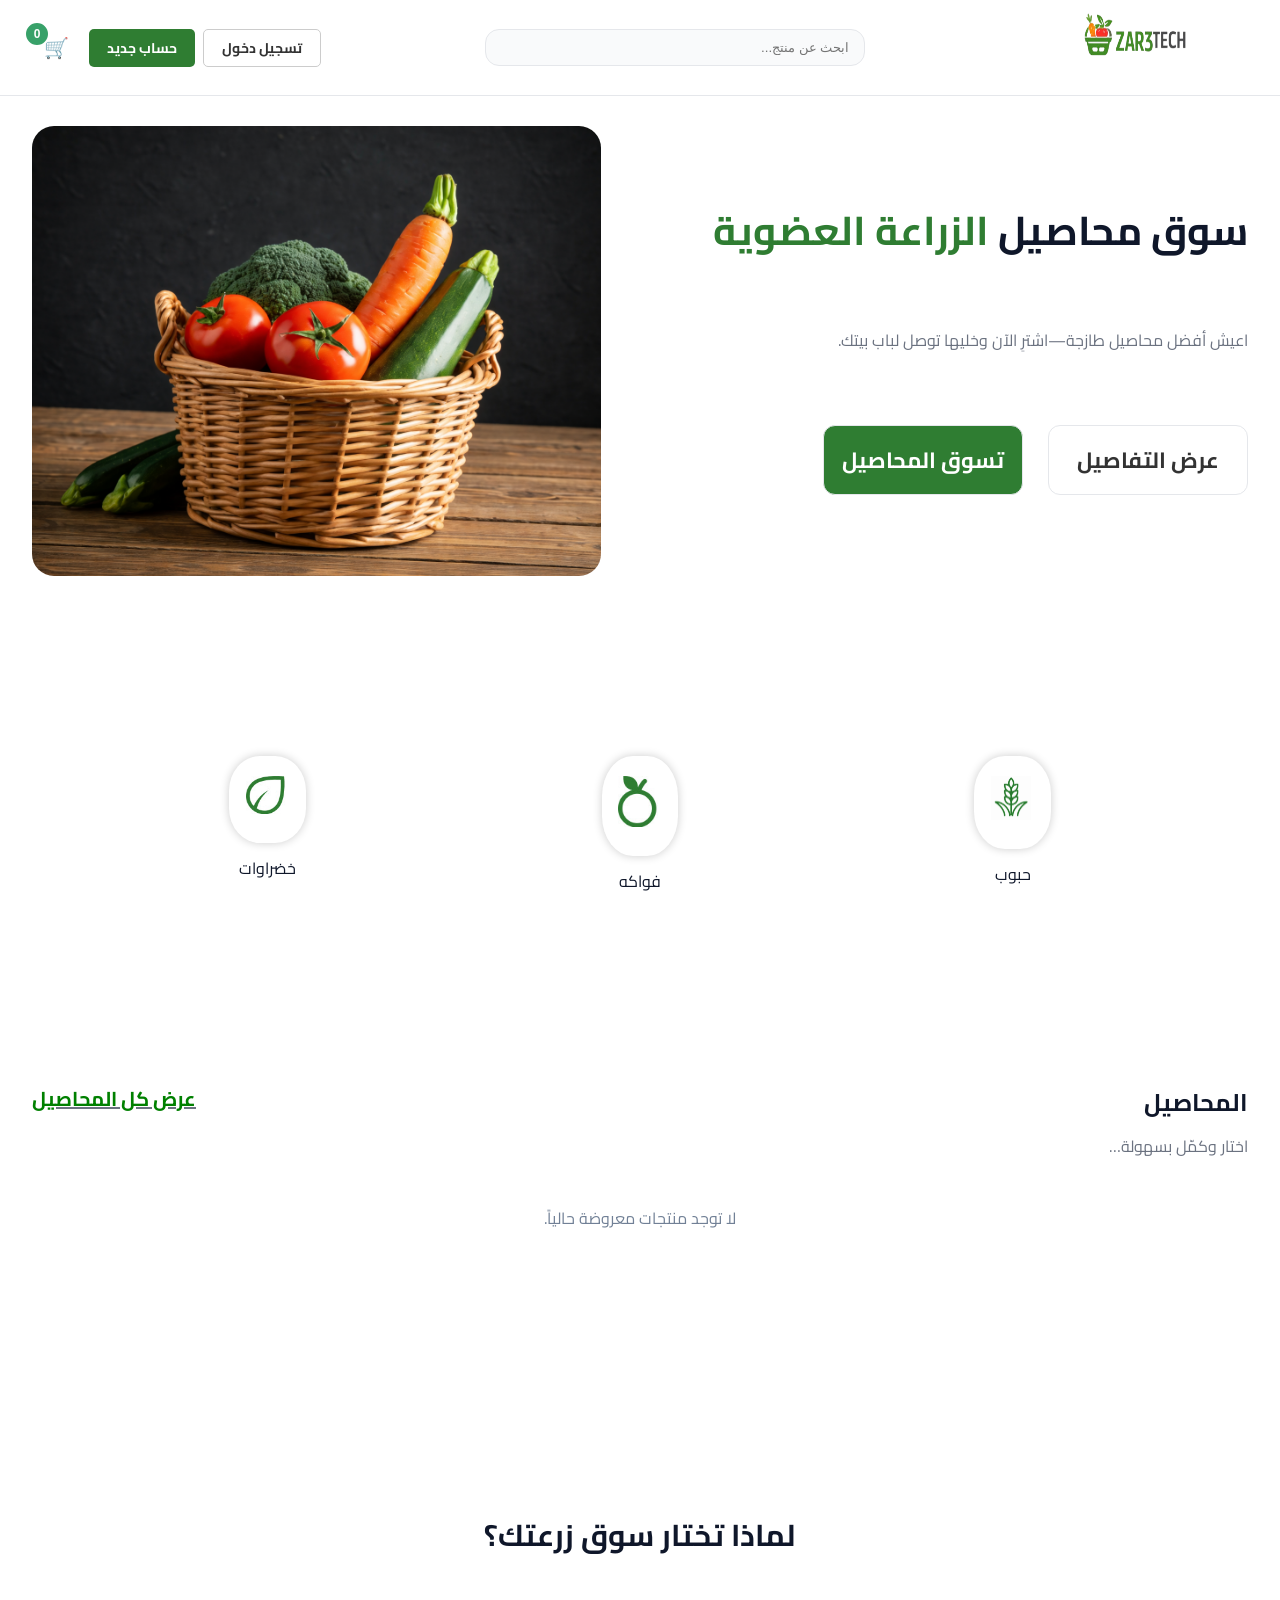
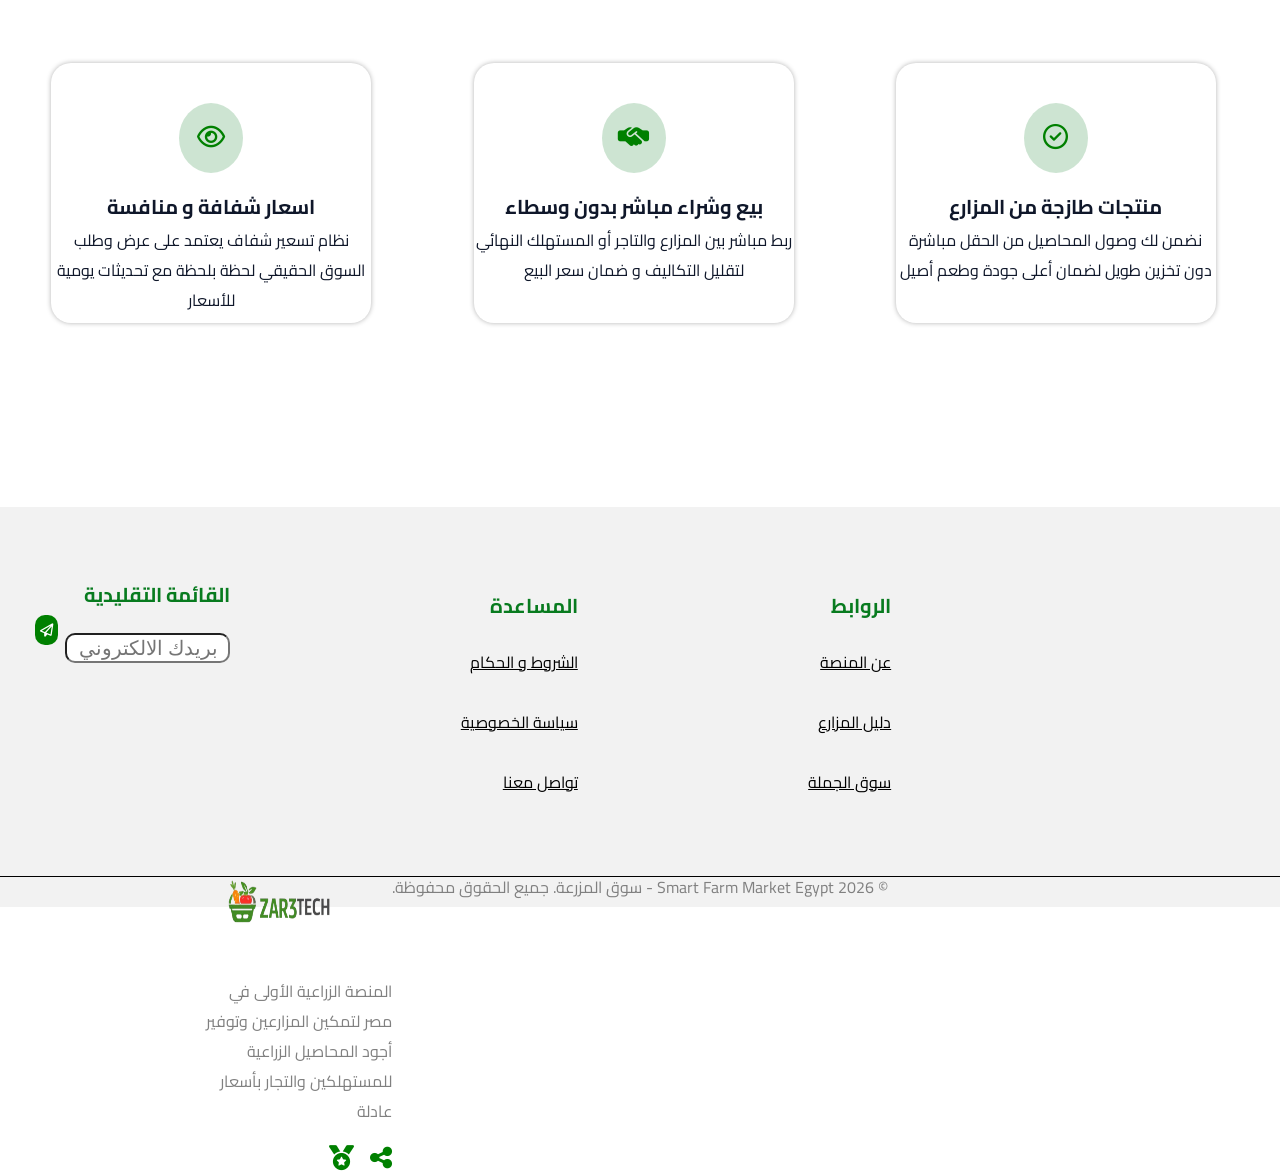
==== commit 2efd814e: "update" ====
--- a/index.html
+++ b/index.html
@@ -198,7 +198,7 @@
       <!-- الدور -->
       <label>نوع الحساب</label>
       <div class="role-picker">
-        <input type="radio" name="role" id="roleFarmer" value="farmer" required>
+        <input type="radio" name="role" id="roleFarmer" value="farmer" required checked>
         <label for="roleFarmer" class="role-card">
           <span class="role-icon">🌾</span>
           <span class="role-name">مزارع</span>
@@ -212,7 +212,10 @@
 
       <!-- كلمة المرور -->
       <label>كلمة المرور</label>
-      <input name="password" id="regPassword" required type="password" placeholder="••••••••" />
+      <input name="password" id="regPassword" required type="password" placeholder="8+ أحرف ورقم 0-9" minlength="8" />
+      <p class="field-hint" style="font-size:12px;color:#718096;margin:4px 0 8px;">
+        Passwords must be at least 8 characters and include at least one digit ('0'-'9').
+      </p>
       <div class="password-strength" id="strengthBar">
         <div class="strength-track">
           <div class="strength-fill" id="strengthFill"></div>
@@ -357,7 +360,10 @@
 
 
 
-  <script src="js/script.js"></script>
-    <script src="js/auth.js"></script>
+  <script src="js/boot.js?v=20250603c"></script>
+  <script src="js/config.js?v=20250603c"></script>
+  <script src="js/api.js?v=20250603c"></script>
+  <script src="js/auth.js?v=20250603c"></script>
+  <script src="js/script.js?v=20250603c"></script>
 </body>
 </html>
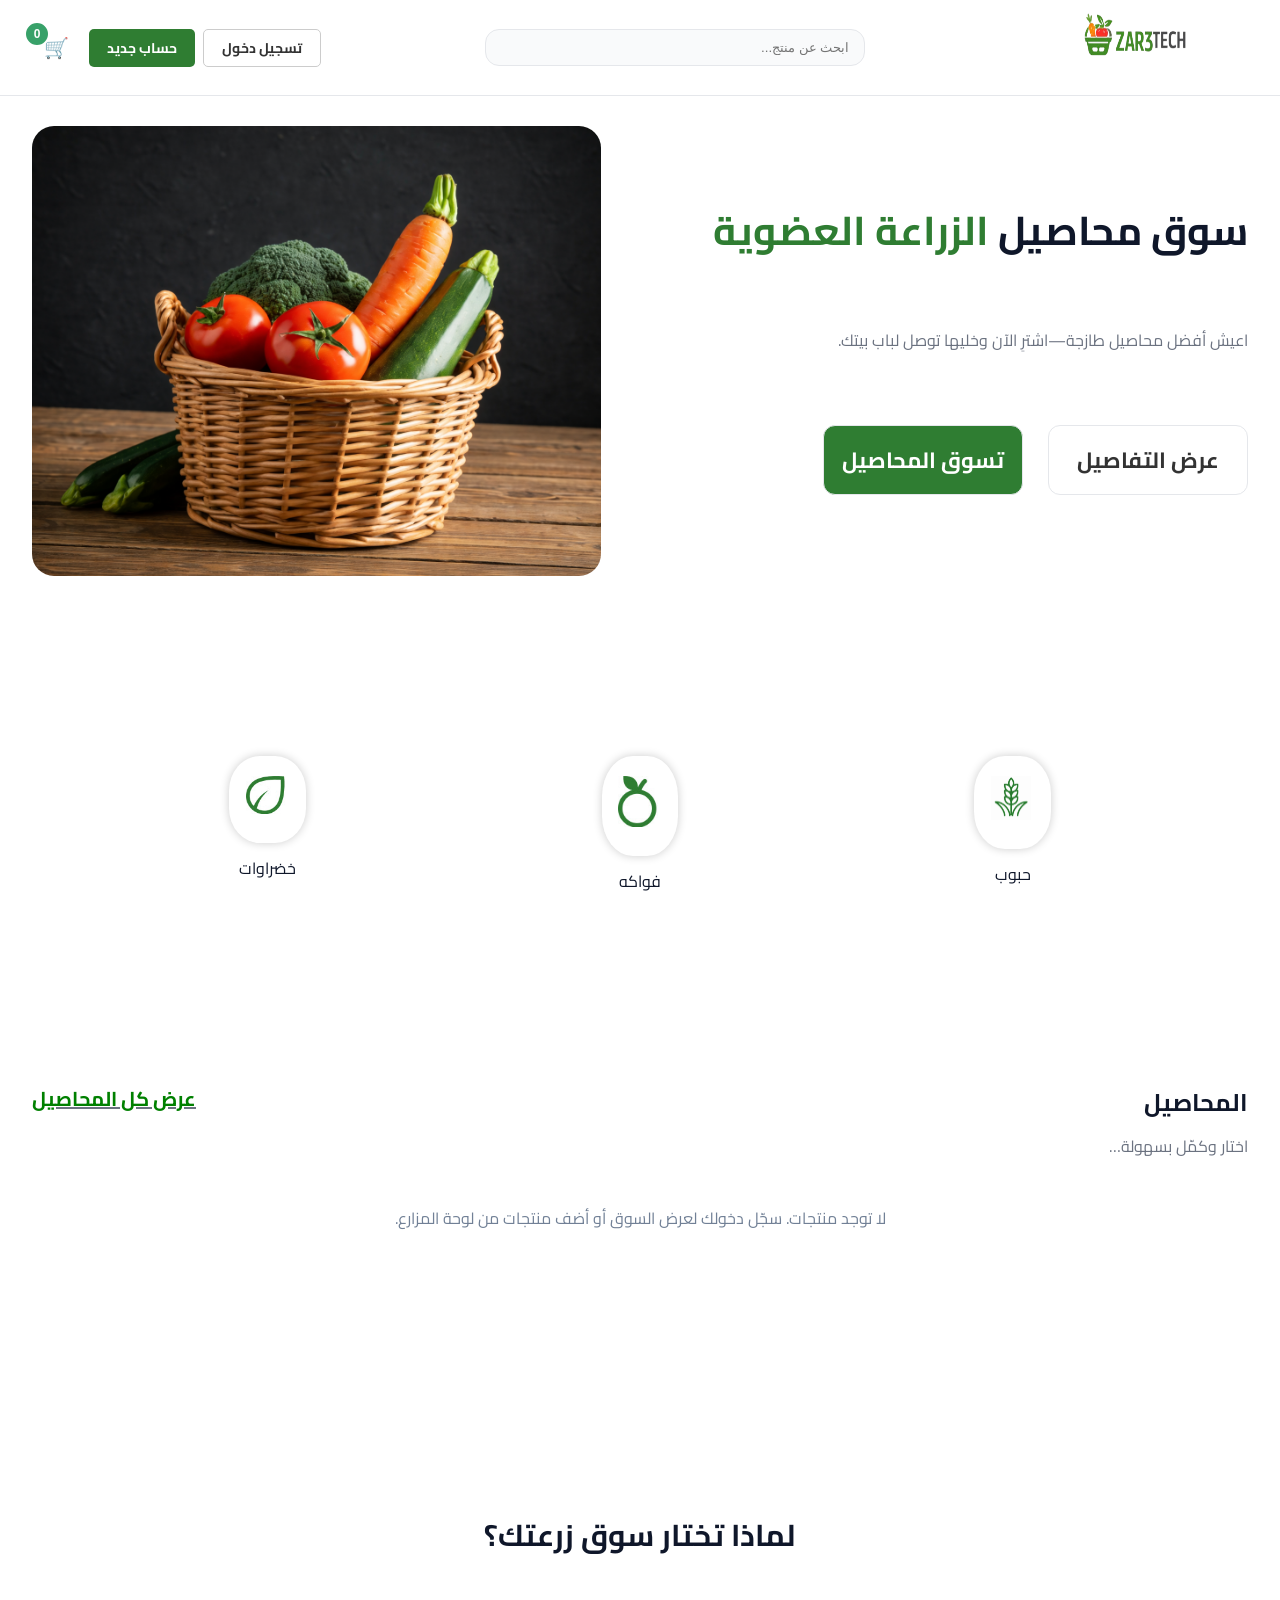
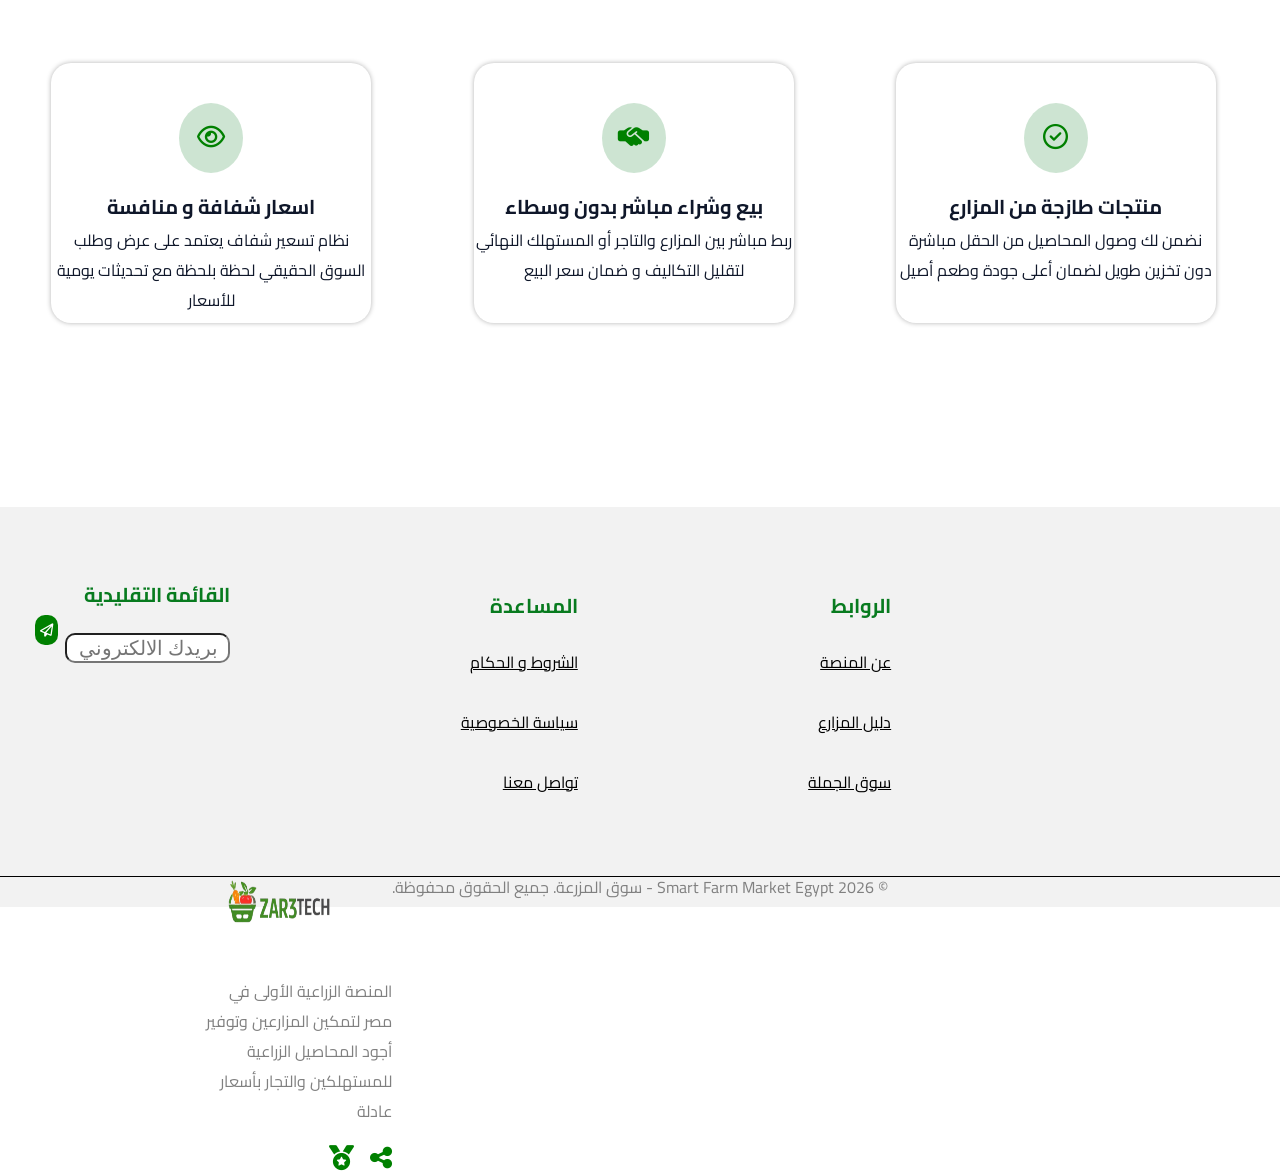
==== commit 670894b6: "update" ====
--- a/index.html
+++ b/index.html
@@ -360,10 +360,10 @@
 
 
 
-  <script src="js/boot.js?v=20250603c"></script>
-  <script src="js/config.js?v=20250603c"></script>
-  <script src="js/api.js?v=20250603c"></script>
-  <script src="js/auth.js?v=20250603c"></script>
-  <script src="js/script.js?v=20250603c"></script>
+  <script src="js/boot.js?v=20250603d"></script>
+  <script src="js/config.js?v=20250603d"></script>
+  <script src="js/api.js?v=20250603d"></script>
+  <script src="js/auth.js?v=20250603d"></script>
+  <script src="js/script.js?v=20250603d"></script>
 </body>
 </html>
--- a/css/style.css
+++ b/css/style.css
@@ -106,7 +106,6 @@
 
 /* Hero */
 .hero{
-    /* padding:24px 0 12px */
     margin: 30px 0px 180px 0px;
 }
 .hero__grid{
@@ -122,7 +121,6 @@
   padding:10px 14px;
   border-radius:12px;
   cursor:pointer;
-  /* margin-top: 30px; */
   font-weight:700;
   width: 200px;
   height: 70px;
@@ -137,13 +135,11 @@
   border-radius:22px;
   overflow:hidden;
   height:450px;
-  /* position: fixed; */
 }
 .hero__imgBox img{
   width:100%;
    height:100%; 
    object-fit:cover;
-   /* position: fixed; */
 }
 .hero__title{
   margin:0 0 10px;
@@ -219,9 +215,6 @@
     .section1-category{
     width: 100%;
     height: 200px; 
-    /* margin-right: 10px; */
-    /* margin: auto; */
-    /* margin: 0px  auto 150px; */
     margin-bottom: 100px;
 
 }
@@ -283,12 +276,10 @@
   border:1px solid var(--border);
   border-radius:18px;
   overflow:hidden;
-  /* width: 30%; */
   background:#fff;
 }
 .product-card__img{
   height:250px;
-  /* width: 30%; */
   background:var(--gray);
 }
 .product-card__img img{
@@ -531,7 +522,6 @@
     width: 100%;
     height: 500px;
     background-color: rgba(127, 127, 127,0.1);
-    /* margin-top: -900px; */
     height: 400px;
     position: relative;
     bottom: 0;
@@ -541,7 +531,6 @@
     width:18%;
     height: 170px;
     float: left;
-    /* margin-top: 100px; */
     
 
 }
@@ -560,19 +549,15 @@
     height: 30px;
     margin-top: 47%;
     margin-left: 15%;
-    /* margin: 50px 200px; */
     color: white;
     border: 0;
-    /* font-size: 25px; */
     float: left;
     border-radius: 10px;
     
     background-color: green;
-    /* display: inline-block; */
 
 }
 .search-footer input{
-    /* display: inline-block; */
     float: right;
     height: 30px;
     font-size: 20px;
@@ -607,7 +592,6 @@
    width: 15%;
    float: left;
    margin-left: 200px;
-   /* text-align: right; */
 
 
 }
@@ -741,7 +725,7 @@
 .toast{
   position: fixed;
   bottom: 22px;
-  right: 22px; /* RTL: يمين */
+  right: 22px; 
   z-index: 200;
   background: rgba(31, 95, 34, 0.98);
   color: #fff;
@@ -776,7 +760,7 @@
 .panel { background: #fff; padding: 25px; border-radius: 10px; box-shadow: 0 4px 10px rgba(0,0,0,0.05); margin-bottom: 20px; }
 .panel__title { color: #1a365d; margin-bottom: 20px; border-bottom: 2px solid #eee; padding-bottom: 10px; }
 
-/* الحقول */
+
 .field { margin-bottom: 15px; }
 .field label { display: block; font-weight: bold; margin-bottom: 5px; font-size: 14px; }
 .field input, .field textarea { width: 100%; padding: 10px; border: 1px solid #ccc; border-radius: 5px; outline: none; font-family: inherit; }
@@ -786,11 +770,9 @@
 /* الأزرار */
 .btn { padding: 12px 20px; border: none; border-radius: 5px; cursor: pointer; font-weight: bold; font-family: inherit; }
 .btn--ghost { background: transparent; border: 1px solid #ccc; color: #333; }
-/* .btn--primary { background: #2e7d32; color: #fff; width: 100%; font-size: 16px; margin-top: 15px; transition: 0.3s; } */
 .btn--primary:hover { background: #1b5e20; }
 .btn--full { width: 100%; }
 
-/* ملخص الطلب */
 .checkout-items { margin-bottom: 20px; }
 .checkout-item { display: flex; justify-content: space-between; align-items: center; padding: 10px 0; border-bottom: 1px solid #f0f0f0; }
 .checkout-item img { width: 50px; height: 50px; border-radius: 5px; object-fit: cover; }
@@ -809,13 +791,12 @@
 .payment-card__title { font-weight: bold; display: block; }
 .payment-card__sub { font-size: 13px; color: #666; }
 
-/* تفاصيل البنك */
 .bankDetails { background: #f9f9f9; padding: 15px; border-radius: 8px; margin-top: 15px; border: 1px solid #eee; }
 
-/* رسالة الخطأ */
+
 .checkout-msg { margin-top: 15px; text-align: center; font-weight: bold; color: red; }
 
-/* نافذة النجاح الكبيرة */
+
 .orderSuccessOverlay { 
   position: fixed; top: 0; left: 0; width: 100%; height: 100%; 
   background: rgba(0,0,0,0.85); z-index: 9999; 
@@ -837,7 +818,7 @@
 .orderSuccessTitle { color: #1a365d; font-size: 28px; margin-bottom: 10px; }
 .orderSuccessText { color: #555; font-size: 16px; }
 
-/* متجاوب مع الموبايل */
+
 @media (max-width: 768px) {
   .checkout__grid { flex-direction: column; }
   .checkout__left { order: 2; }
@@ -1008,12 +989,12 @@
         .avatar { width: 80px; height: 80px; background: #2e7d32; color: white; border-radius: 50%; display: flex; justify-content: center; align-items: center; font-size: 35px; font-weight: bold; margin-bottom: 10px; box-shadow: 0 4px 10px rgba(46, 125, 50, 0.3); text-transform: uppercase; }
         .farmer-name { font-size: 22px; color: #1a365d; font-weight: bold; }
 
-        /* الإحصائيات */
         .stats-grid { display: grid; grid-template-columns: repeat(auto-fit, minmax(200px, 1fr)); gap: 15px; margin-bottom: 30px; }
         .stat-card { background: white; padding: 20px; border-radius: 10px; text-align: center; border-top: 4px solid #2e7d32; box-shadow: 0 2px 5px rgba(0,0,0,0.05); }
         .stat-card h3 { font-size: 28px; color: #2e7d32; margin-bottom: 5px; }
 
-        /* الأقسام والكروت */
+
+
         .section-header { display: flex; justify-content: space-between; align-items: center; margin-bottom: 15px; border-bottom: 2px solid #eee; padding-bottom: 10px; }
         .btn-add { background: #2e7d32; color: white; border: none; padding: 8px 15px; border-radius: 5px; cursor: pointer; font-weight: bold; }
         .grid-cards { display: grid; grid-template-columns: repeat(auto-fill, minmax(250px, 1fr)); gap: 15px; margin-bottom: 40px; }
@@ -1022,9 +1003,196 @@
         .card img { width: 100%; height: 120px; object-fit: cover; border-radius: 5px; margin-bottom: 10px; background: #eee; }
         
         /* النوافذ المنبثقة (Modals) */
+
         .modal { display: none; position: fixed; top: 0; left: 0; width: 100%; height: 100%; background: rgba(0,0,0,0.7); justify-content: center; align-items: center; z-index: 1000;}
         .modal-box { background: white; padding: 25px; border-radius: 10px; width: 400px; max-width: 90%; position: relative;}
         .modal-box input, .modal-box select { width: 100%; padding: 10px; margin-bottom: 15px; border: 1px solid #ccc; border-radius: 5px; outline: none; font-family: 'Tajawal';}
+        /* ===== SmartFarm Modals (Professional UI) ===== */
+.sf-modal{
+  position: fixed;
+  inset: 0;
+  display: none;          
+  align-items: center;
+  justify-content: center;
+  padding: 18px;
+  background: rgba(17, 24, 39, .55);
+  z-index: 9999;
+  direction: rtl;
+}
+
+.sf-modal__box{
+  width: min(720px, 100%);
+  background: #fff;
+  border-radius: 16px;
+  box-shadow: 0 20px 60px rgba(0,0,0,.22);
+  overflow: hidden;
+  border: 1px solid #eef2f7;
+}
+
+.sf-modal__header{
+  display: flex;
+  align-items: center;
+  justify-content: space-between;
+  padding: 14px 16px;
+  background: #f7fafc;
+  border-bottom: 1px solid #eef2f7;
+}
+
+.sf-modal__header h3{
+  margin: 0;
+  font-size: 16px;
+  color: #14532d;
+  font-weight: 800;
+}
+
+.sf-icon-btn{
+  width: 36px;
+  height: 36px;
+  border-radius: 10px;
+  border: 1px solid #e5e7eb;
+  background: #fff;
+  cursor: pointer;
+  font-size: 16px;
+  line-height: 1;
+}
+
+.sf-modal__body{
+  padding: 16px;
+}
+
+.sf-form{
+  display: grid;
+  gap: 12px;
+}
+
+.sf-form--grid{
+  grid-template-columns: 1fr 1fr;
+}
+@media (max-width: 640px){
+  .sf-form--grid{ grid-template-columns: 1fr; }
+}
+
+.sf-field label{
+  display: block;
+  margin-bottom: 6px;
+  font-size: 13px;
+  color: #111827;
+  font-weight: 700;
+}
+
+.sf-field input,
+.sf-field select{
+  width: 100%;
+  padding: 11px 12px;
+  border: 1px solid #e5e7eb;
+  border-radius: 12px;
+  font-size: 14px;
+  outline: none;
+  background: #fff;
+  transition: border-color .15s, box-shadow .15s;
+}
+
+.sf-field input:focus,
+.sf-field select:focus{
+  border-color: #2e7d32;
+  box-shadow: 0 0 0 4px rgba(46,125,50,.12);
+}
+
+.sf-hint{
+  display: block;
+  margin-top: 6px;
+  font-size: 12px;
+  color: #6b7280;
+}
+
+.sf-modal__footer{
+  display: flex;
+  gap: 10px;
+  justify-content: flex-end;
+  padding: 14px 16px;
+  background: #fff;
+  border-top: 1px solid #eef2f7;
+}
+
+.sf-btn{
+  border: 1px solid transparent;
+  border-radius: 12px;
+  padding: 10px 14px;
+  font-weight: 800;
+  cursor: pointer;
+  font-size: 14px;
+}
+
+.sf-btn--primary{
+  background: #2e7d32;
+  color: #fff;
+}
+.sf-btn--primary:hover{ filter: brightness(.95); }
+
+.sf-btn--ghost{
+  background: #fff;
+  border-color: #e5e7eb;
+  color: #111827;
+}
+.sf-btn--ghost:hover{ background: #f9fafb; }
+
+.sf-img-preview{
+  margin-top:10px;
+  border:1px dashed #e5e7eb;
+  border-radius:12px;
+  padding:10px;
+  background:#fafafa;
+}
+.sf-img-preview img{
+  width:100%;
+  max-height:220px;
+  object-fit:cover;
+  border-radius:10px;
+  display:block;
+}
+
+.sf-del-btn{
+  position: absolute;
+  top: 12px;
+  left: 12px;            
+  display: inline-flex;
+  align-items: center;
+  gap: 8px;
+
+  padding: 8px 10px;
+  border-radius: 12px;
+
+  border: 1px solid #fecaca;      
+  background: rgba(254, 226, 226, .75);
+  color: #b91c1c;
+
+  font-weight: 800;
+  font-size: 13px;
+  cursor: pointer;
+
+  transition: transform .12s ease, background .12s ease, box-shadow .12s ease;
+  user-select: none;
+  backdrop-filter: blur(6px);
+}
+
+.sf-del-btn:hover{
+  background: rgba(254, 202, 202, .95);
+  box-shadow: 0 10px 22px rgba(185, 28, 28, .18);
+  transform: translateY(-1px);
+}
+
+.sf-del-btn:active{
+  transform: translateY(0px) scale(.98);
+  box-shadow: none;
+}
+
+.sf-del-btn svg{
+  width: 16px;
+  height: 16px;
+  flex: 0 0 16px;
+}
+
+.card{ position: relative; }
 
         /* //////////////////////////////////////////// */
         .nav-link{
@@ -1034,10 +1202,7 @@
         /* ////////////////////////////////////////////////// */
         /* 1. خلفية شفافة ورا النوافذ */
   .modal-backdrop { position: fixed; top: 0; left: 0; width: 100%; height: 100%; background: rgba(0,0,0,0.7); z-index: 1000; }
-      /* .modal--auth { position: fixed; top: 50%; left: 50%; transform: translate(-50%, -50%); background: white; padding: 25px; border-radius: 10px; width: 400px; max-width: 90%; z-index: 2000; } */
       .modal__header { display: flex; justify-content: space-between; align-items: center; margin-bottom: 20px; border-bottom: 1px solid #eee; padding-bottom: 10px; }
-      /* .icon-btn { background: none; border: none; font-size: 18px; cursor: pointer; color: red; } */
-      /* الإخفاء الإجباري */
       [hidden] { display: none !important; }
  
  
@@ -1058,5 +1223,4 @@
     box-shadow: -2px 0 15px rgba(0,0,0,0.15); 
 }
 
-/* إخفاء إجباري لأي حاجة واخدة hidden */
-
+
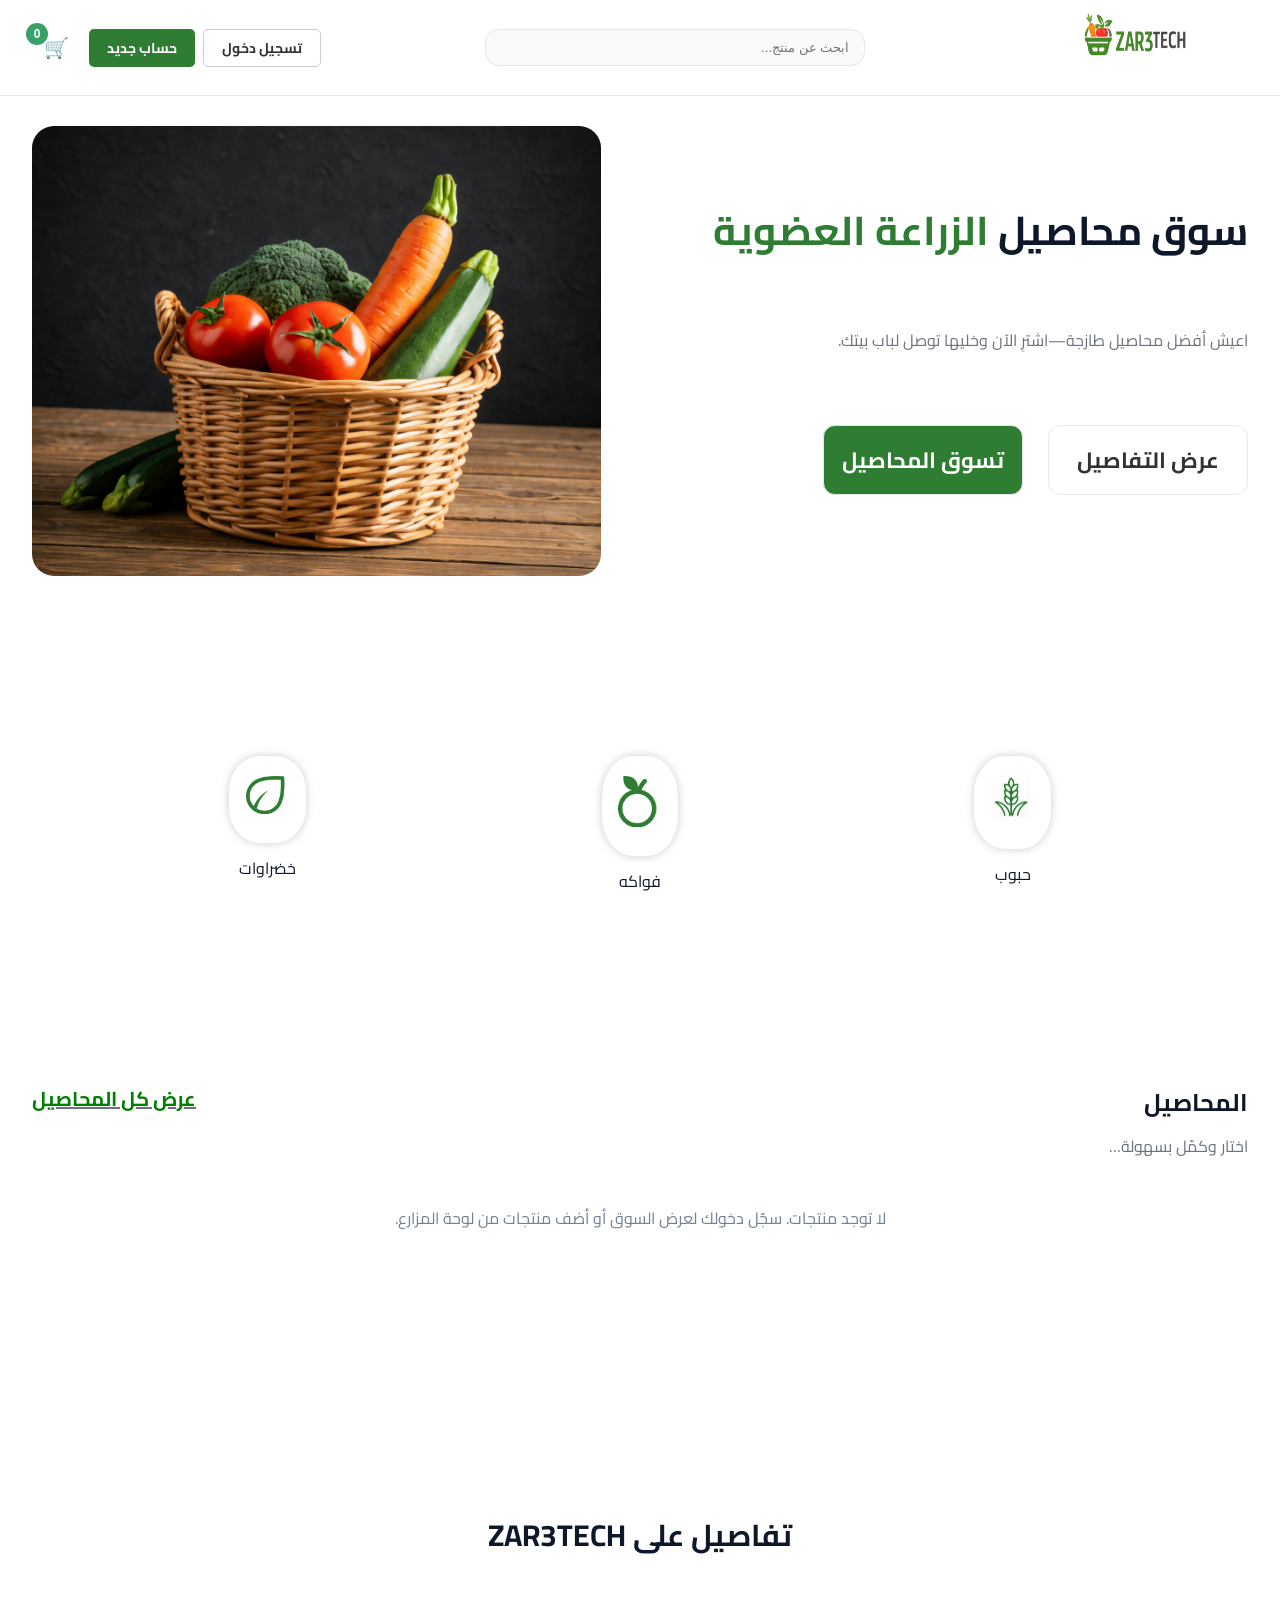
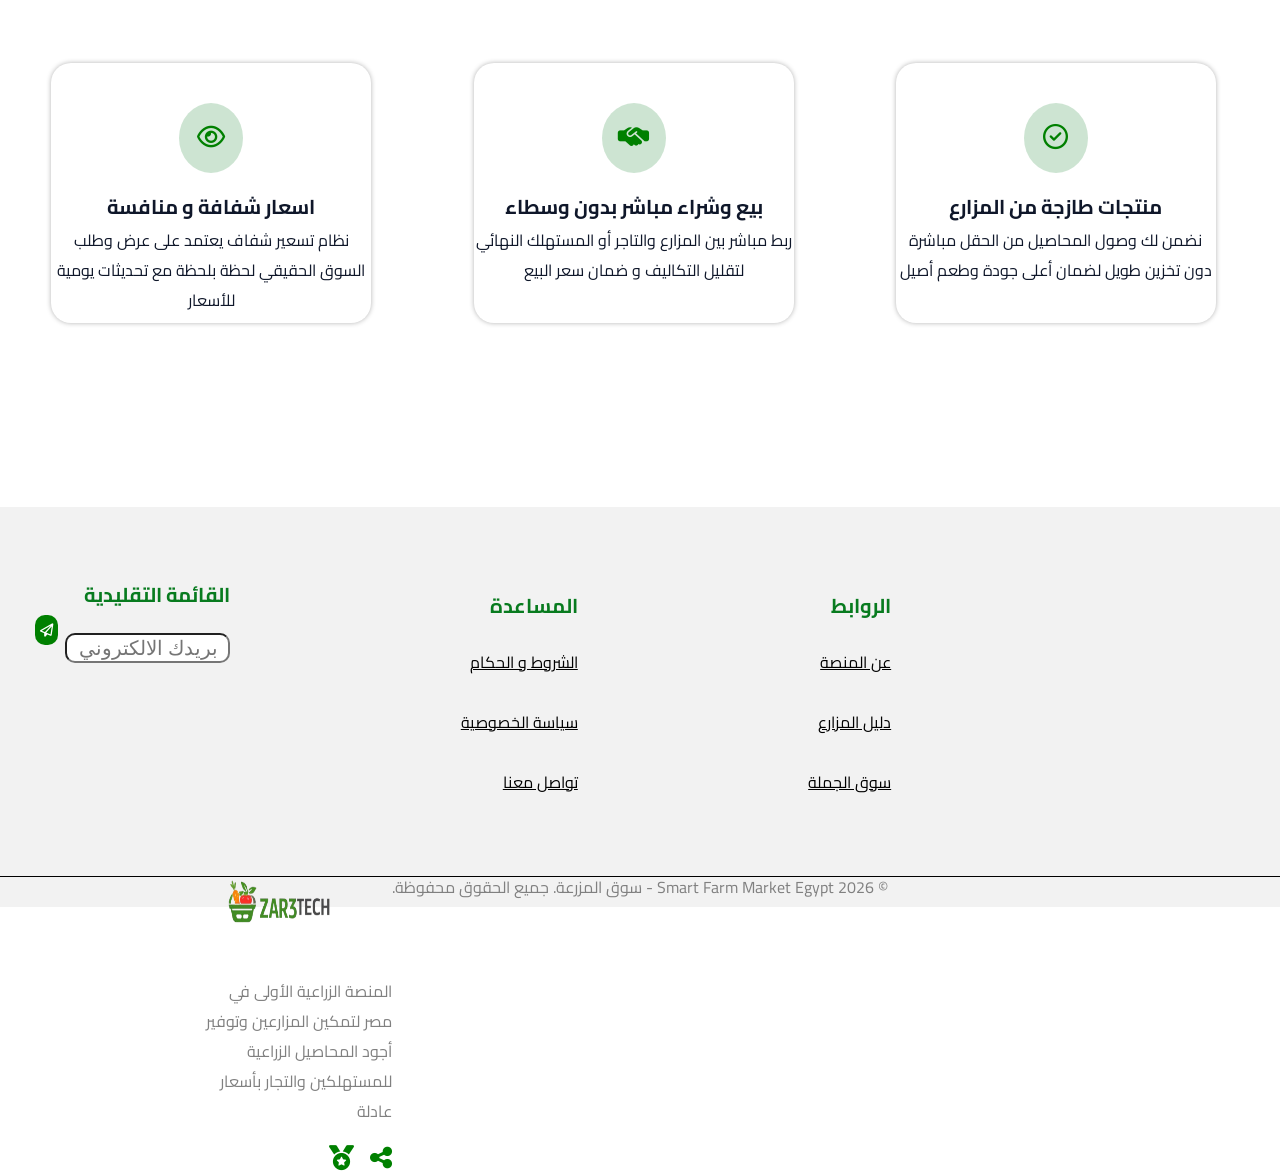
==== commit 0991bbb0: "update project files" ====
--- a/index.html
+++ b/index.html
@@ -2,7 +2,7 @@
 <html lang="ar" dir="rtl">
 <head>
     <meta charset="UTF-8">
-    <title>سوق المزرعة</title>
+    <title>Zar3tech</title>
     <link href="https://fonts.googleapis.com/css2?family=Cairo:wght@400;700;900&display=swap" rel="stylesheet">
     <link rel="stylesheet" href="https://cdnjs.cloudflare.com/ajax/libs/font-awesome/6.4.0/css/all.min.css">
     <link rel="stylesheet" href="css/style.css">
@@ -32,13 +32,13 @@
 
         <!-- منطقة المستخدم (تظهر بعد الدخول) -->
         <div id="userArea" class="user-area" hidden>
-          <a href="#" id="dashboardLink" class="btn btn--primary" style="text-decoration:none;">لوحة المزارع</a>
-          <button class="btn btn--ghost user-name" id="btnUser" style="display:flex; align-items:center; gap:8px;">
+          <a href="#" id="dashboardLink" class="btn btn--primary" style="text-decoration:none;"></a>
+          <a href="profile.html" class="btn btn--ghost user-name" id="btnUser" style="display:flex; align-items:center; gap:8px; text-decoration:none;">
             <div class="user-avatar-wrap">
               <span id="userInitials" class="user-initials-circle"></span>
             </div>
             <span id="userDisplayName">مرحباً</span>
-          </button>
+          </a>
           <button class="btn btn--danger" id="btnLogout">خروج</button>
         </div>
 
@@ -60,7 +60,7 @@
           <h1 class="hero__title">سوق محاصيل <span>الزراعة العضوية</span></h1>
           <p class="hero__desc">اعيش أفضل محاصيل طازجة—اشترِ الآن وخليها توصل لباب بيتك.</p>
           <div class="hero__cta">
-            <button class="btn btn--ghost">عرض التفاصيل</button>
+            <button class="btn btn--ghost" onclick="document.getElementById('featuresSection').scrollIntoView({behavior: 'smooth'})">عرض التفاصيل</button>
             <button class="btn btn--primary" id="btnShopNow">تسوق المحاصيل</button>
           </div>
         </div>
@@ -233,9 +233,9 @@
   </div>
 </div>
 
-  <!-- نافذة السلة (مفصلة على الـ CSS بتاعك) -->
-  <div class="modal-backdrop" id="cartBackdrop" hidden></div>
-  <div class="cart-sidebar" id="cartModal" hidden>
+  <!-- نافذة السلة -->
+  <div class="modal-backdrop" id="cartBackdrop" style="display:none;"></div>
+  <div class="cart-sidebar" id="cartModal" style="display:none; flex-direction:column;">
     <div class="modal__header" style="background:#2f7d32; color:white;">
       <h3 style="margin:0;">سلة المشتريات</h3>
       <button class="icon-btn" id="btnCloseCart" style="color:white; border:none; background:none;">✖</button>
@@ -259,9 +259,9 @@
 
 
 
-   <section>
+   <section id="featuresSection">
     <div class="features">
-        <p class="p1">لماذا تختار سوق زرعتك؟</p>
+        <p class="p1">تفاصيل على ZAR3TECH</p>
         <div class="features-contener">
             <div class="features-div">
 
@@ -360,10 +360,10 @@
 
 
 
-  <script src="js/boot.js?v=20250603d"></script>
-  <script src="js/config.js?v=20250603d"></script>
-  <script src="js/api.js?v=20250603d"></script>
-  <script src="js/auth.js?v=20250603d"></script>
-  <script src="js/script.js?v=20250603d"></script>
+  <script src="js/boot.js?v=20250608"></script>
+  <script src="js/config.js?v=20250608"></script>
+  <script src="js/api.js?v=20250608"></script>
+  <script src="js/auth.js?v=20250608"></script>
+  <script src="js/script.js?v=20250610"></script>
 </body>
 </html>
--- a/css/style.css
+++ b/css/style.css
@@ -55,9 +55,12 @@
   background:#f9fafb;
 }
 .actions{
-    display:flex;
+    display:flex !important;
      align-items:center;
-      gap:12px}
+      gap:12px;
+      visibility: visible !important;
+      opacity: 1 !important;
+}
 .btn{
   border:1px solid var(--border);
   background:#fff;
@@ -91,6 +94,12 @@
   border-radius:14px;
   cursor:pointer;
   font-size:18px;
+  display: flex !important;
+  align-items: center;
+  gap: 4px;
+  visibility: visible !important;
+  opacity: 1 !important;
+  z-index: 10;
 }
 .cart-badge{
   position:absolute;
@@ -300,6 +309,13 @@
   color:var(--muted);
   margin-bottom:10px;
 }
+.product-card__stock{
+  margin:0 0 10px;
+  color:#166534;
+  font-size:13px;
+  font-weight:800;
+}
+.product-card__stock.is-empty{ color:#b91c1c; }
 .price{
   font-weight:800; color:var(--text);
 }
@@ -319,7 +335,8 @@
 .add-btn:active{
   transform: scale(1.01);
 }
-.add-btn:disabled{opacity:.6; cursor:not-allowed}
+.add-btn:disabled,
+.qty-btn:disabled{opacity:.55; cursor:not-allowed; filter:grayscale(.25)}
 
 /* Modal */
 .modal-backdrop{
@@ -628,6 +645,12 @@
 /* ///////////////////////index.html//////////////////////////////// */
 /* //////////////////////////prducts.html///////////////////////////////////////// */
 .store{padding:18px 0 60px}
+.store .cart-btn{
+  display: flex !important;
+  visibility: visible !important;
+  opacity: 1 !important;
+  z-index: 100 !important;
+}
 .store__titleRow{
   display:flex; justify-content:space-between; align-items:flex-end; gap:14px;
   margin-bottom:16px;
@@ -1011,7 +1034,7 @@
 .sf-modal{
   position: fixed;
   inset: 0;
-  display: none;          
+  display: none;
   align-items: center;
   justify-content: center;
   padding: 18px;
@@ -1020,13 +1043,15 @@
   direction: rtl;
 }
 
+
 .sf-modal__box{
   width: min(720px, 100%);
+  max-height: 600px;
   background: #fff;
   border-radius: 16px;
   box-shadow: 0 20px 60px rgba(0,0,0,.22);
-  overflow: hidden;
   border: 1px solid #eef2f7;
+  overflow-y: auto;
 }
 
 .sf-modal__header{
@@ -1058,6 +1083,13 @@
 
 .sf-modal__body{
   padding: 16px;
+}
+
+#farmMapPicker {
+  height: 200px;
+  width: 100%;
+  border-radius: 8px;
+  overflow: hidden;
 }
 
 .sf-form{
@@ -1106,6 +1138,7 @@
 }
 
 .sf-modal__footer{
+  flex-shrink: 0;
   display: flex;
   gap: 10px;
   justify-content: flex-end;
@@ -1193,6 +1226,75 @@
 }
 
 .card{ position: relative; }
+.sf-title-row{
+  display:flex;
+  align-items:center;
+  justify-content:space-between;
+  gap:10px;
+  margin:10px 0 6px;
+}
+
+.sf-farm-chip{
+  font-size:12px;
+  font-weight:800;
+  color:#14532d;
+  background:#e8f5e9;
+  border:1px solid #bbf7d0;
+  padding:3px 10px;
+  border-radius:999px;
+  white-space:nowrap;
+}
+
+.sf-seller-line{
+  margin:0 0 8px;
+  font-size:13px;
+  color:#6b7280;
+}
+/* .sf-seller-line{
+  margin: 0 0 8px;
+  font-size: 13px;
+  color: #6b7280;
+} */
+
+/* .sf-del-btn{
+  position:absolute;
+  top:12px;
+  left:12px;
+  padding:7px 10px;
+  border-radius:12px;
+  border:1px solid #fecaca;
+  background:rgba(254,226,226,.85);
+  color:#b91c1c;
+  font-weight:800;
+  cursor:pointer;
+} */
+
+
+
+
+.order-status{
+  display:inline-block;
+  padding:3px 10px;
+  border-radius:999px;
+  font-size:12px;
+  font-weight:800;
+  background:#f3f4f6;
+  color:#111827;
+}
+.order-status--pending{ background:#fff7ed; color:#9a3412; }
+.order-status--accepted{ background:#ecfdf5; color:#166534; }
+.order-status--rejected{ background:#fef2f2; color:#991b1b; }
+.order-status--done{ background:#eff6ff; color:#1d4ed8; }
+.order-relation{
+  display:inline-flex;
+  margin:10px 0 0;
+  padding:4px 10px;
+  border-radius:999px;
+  background:#f3f4f6;
+  color:#374151;
+  font-size:12px;
+  font-weight:800;
+}
 
         /* //////////////////////////////////////////// */
         .nav-link{
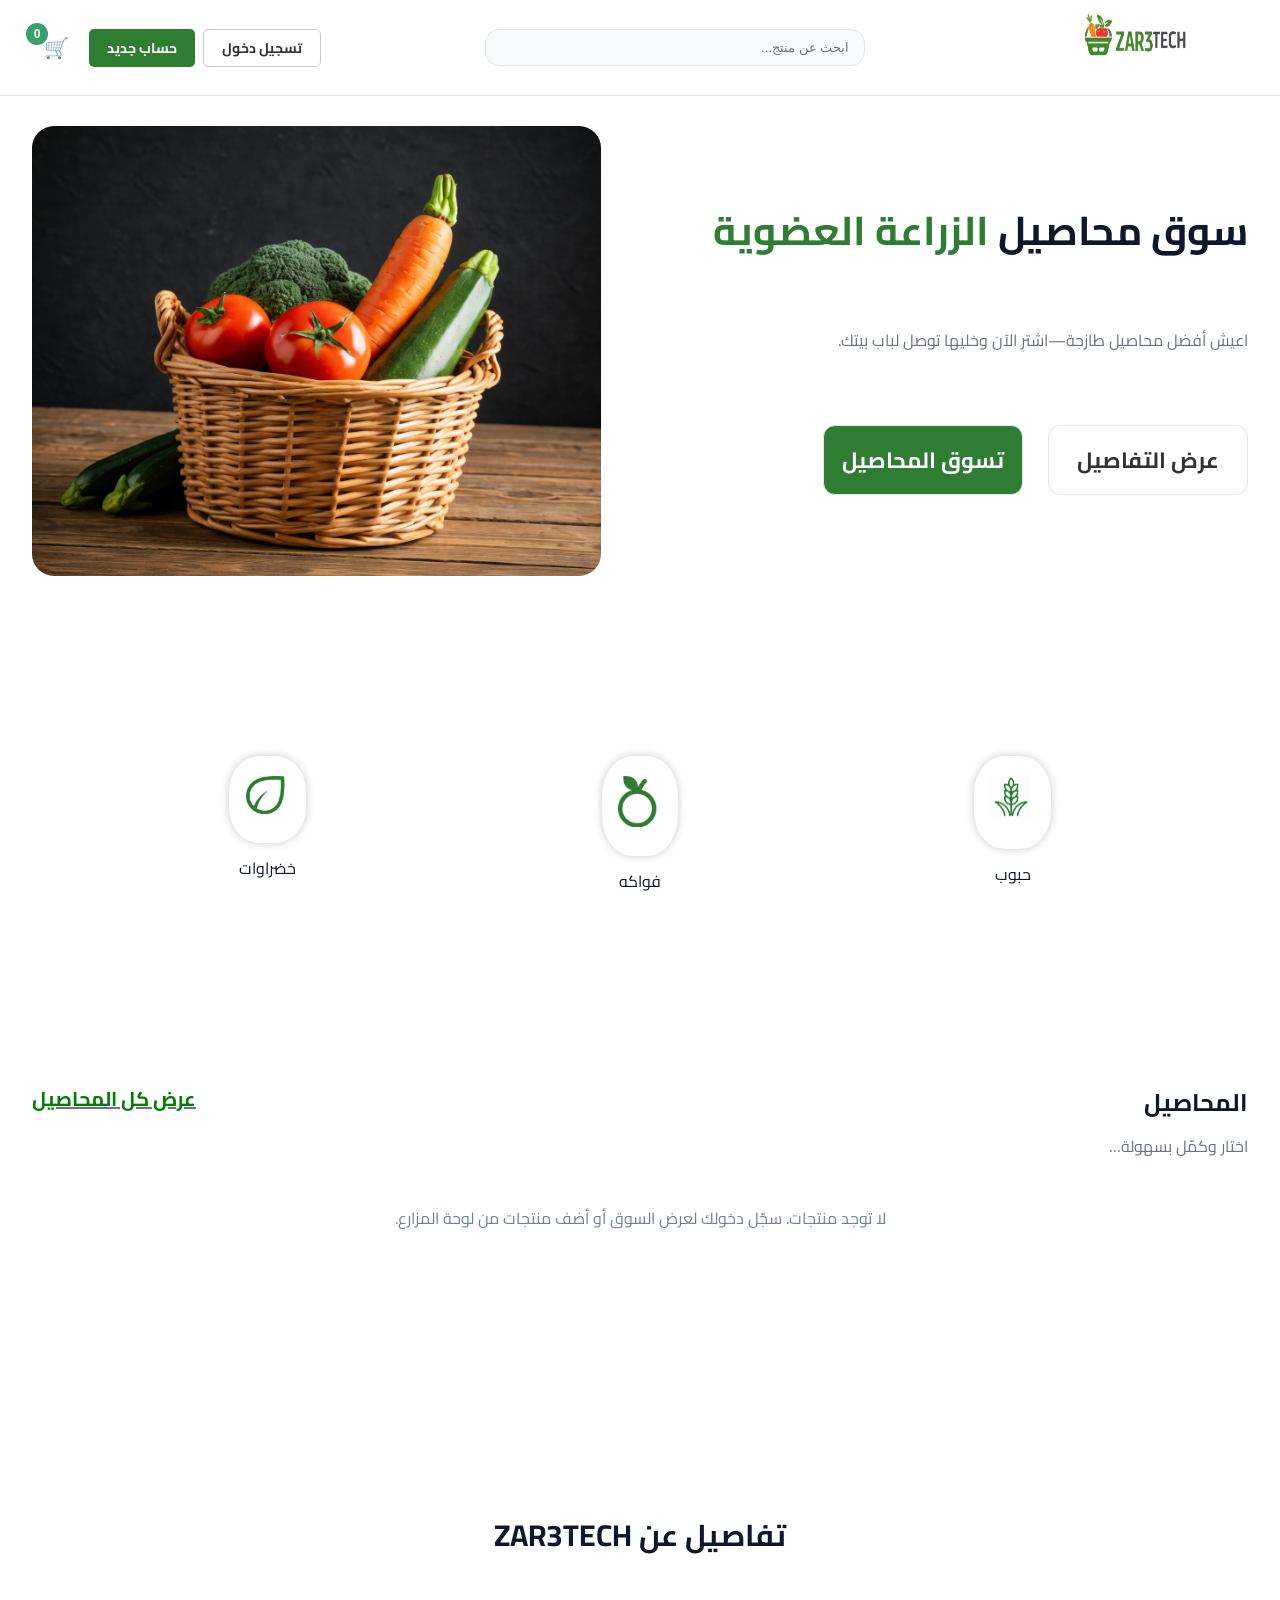
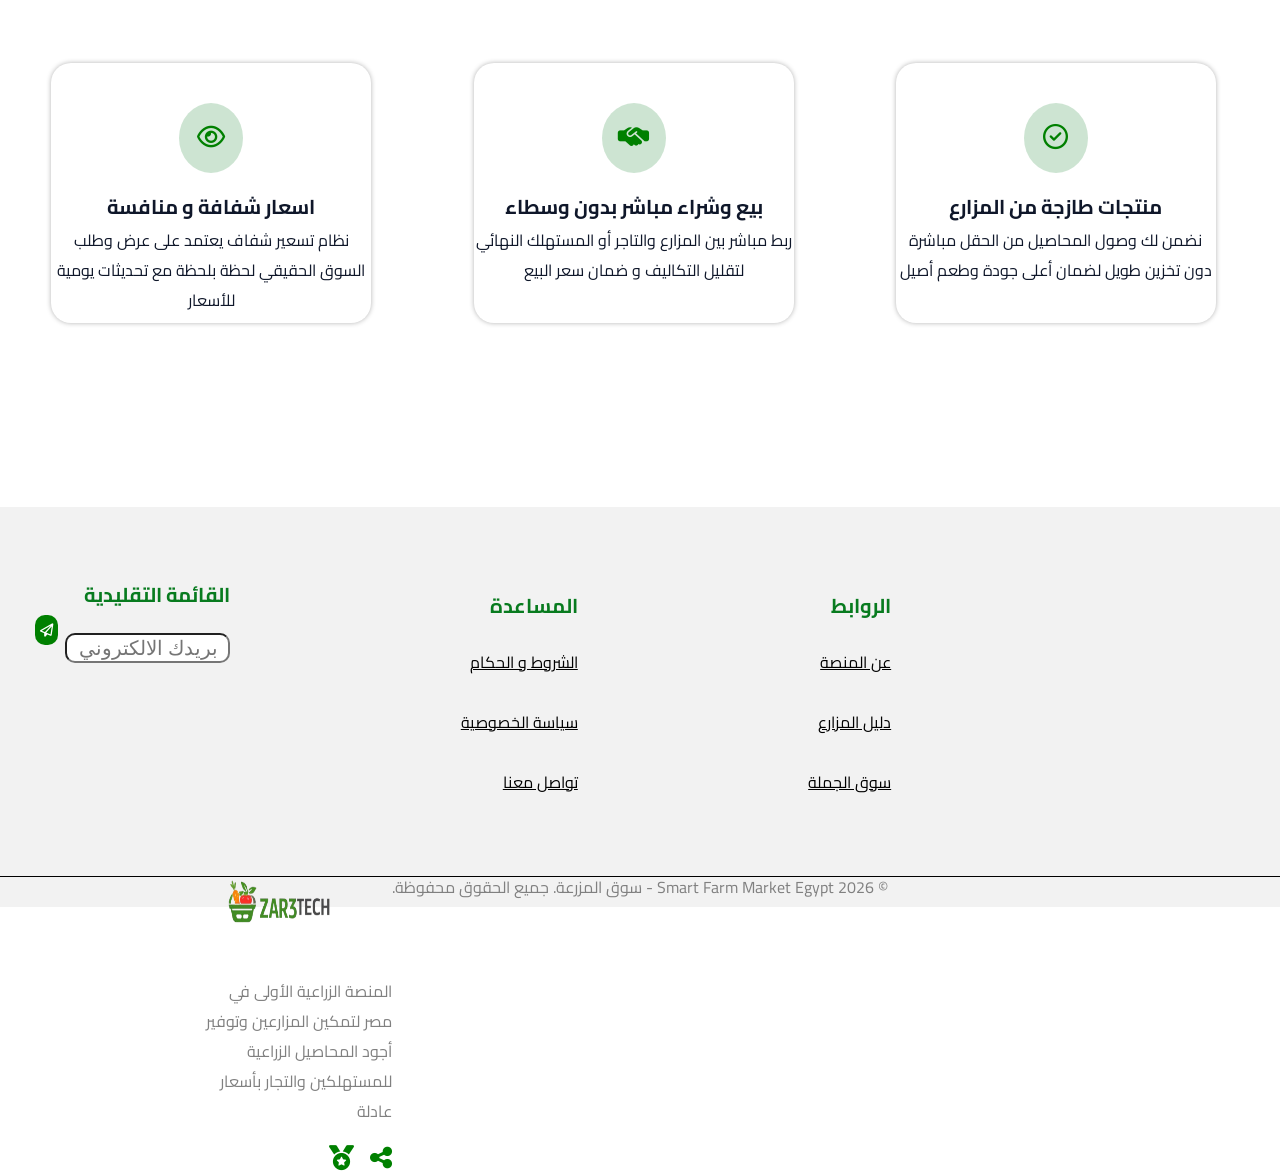
==== commit 1ae01cc9: "update project files" ====
--- a/index.html
+++ b/index.html
@@ -261,7 +261,7 @@
 
    <section id="featuresSection">
     <div class="features">
-        <p class="p1">تفاصيل على ZAR3TECH</p>
+        <p class="p1">تفاصيل عن ZAR3TECH</p>
         <div class="features-contener">
             <div class="features-div">
 
